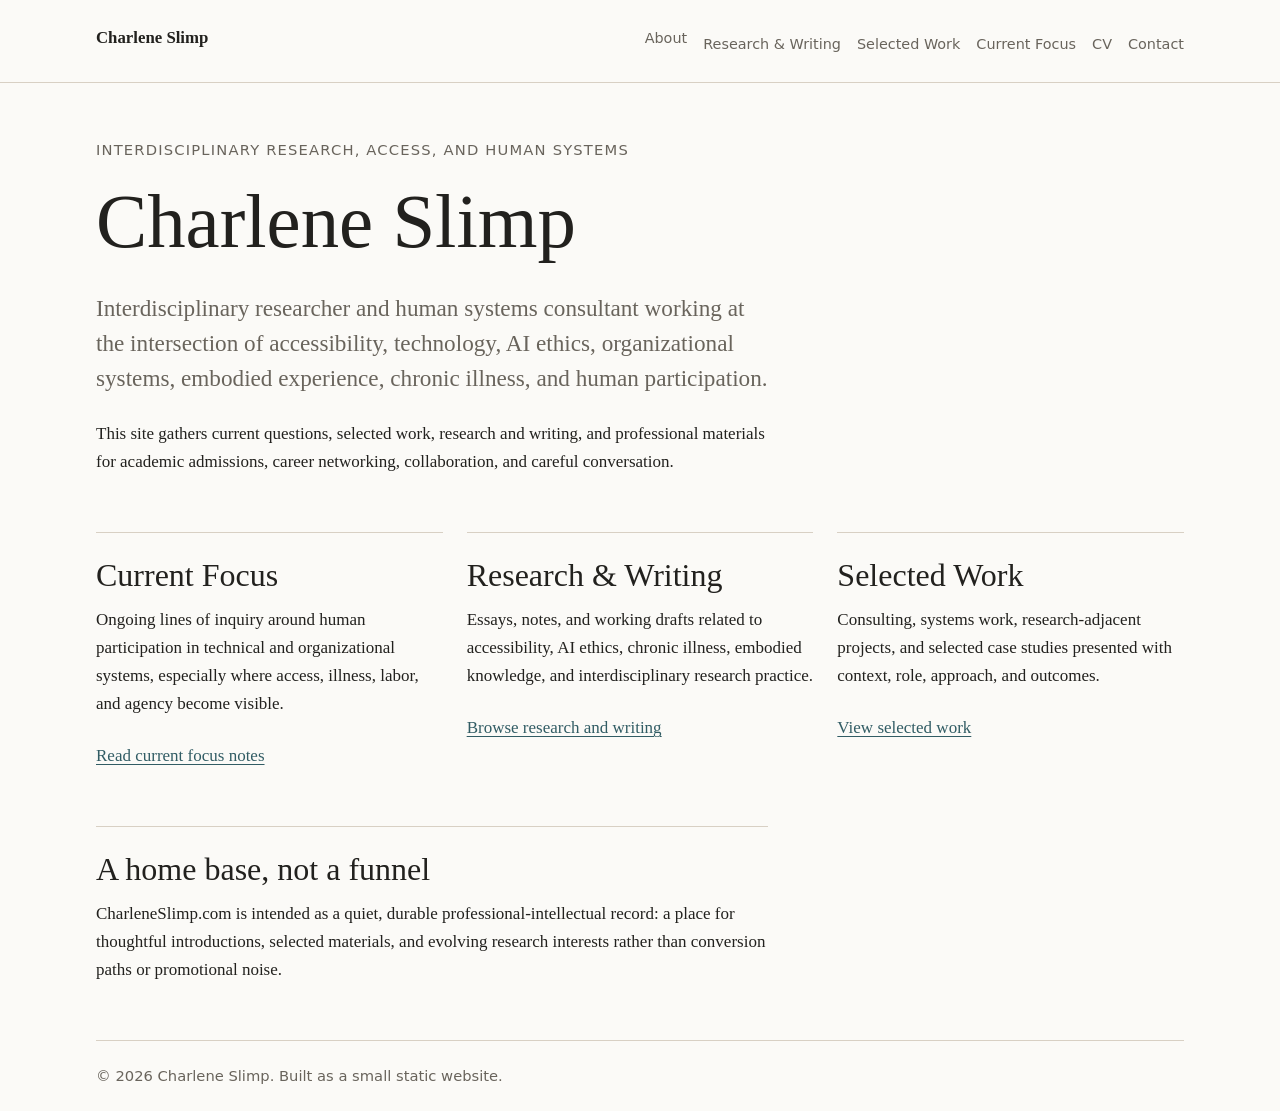
==== index.html @ 14670458 "Initial static site" ====
<!doctype html>
<html lang="en">
  <head>
    <meta charset="utf-8">
    <meta name="viewport" content="width=device-width, initial-scale=1">
    <title>Charlene Slimp</title>
    <meta name="description" content="Charlene Slimp is an interdisciplinary researcher and human systems consultant working across accessibility, technology, AI ethics, organizational systems, embodied experience, chronic illness, and human participation.">
    <link rel="stylesheet" href="assets/css/main.css">
    <script src="assets/js/main.js" defer></script>
  </head>
  <body>
    <a class="skip-link" href="#main">Skip to content</a>

    <header class="site-header">
      <div class="site-header__inner">
        <a class="site-title" href="index.html" aria-current="page">Charlene Slimp</a>
        <nav class="site-nav" aria-label="Primary">
          <ul>
            <li><a href="about.html">About</a></li>
            <li><a href="research.html">Research &amp; Writing</a></li>
            <li><a href="selected-work.html">Selected Work</a></li>
            <li><a href="current-focus.html">Current Focus</a></li>
            <li><a href="cv.html">CV</a></li>
            <li><a href="contact.html">Contact</a></li>
          </ul>
        </nav>
      </div>
    </header>

    <main id="main" class="site-main">
      <section class="intro" aria-labelledby="intro-title">
        <p class="kicker">Interdisciplinary research, access, and human systems</p>
        <h1 id="intro-title">Charlene Slimp</h1>
        <p class="lede">Interdisciplinary researcher and human systems consultant working at the intersection of accessibility, technology, AI ethics, organizational systems, embodied experience, chronic illness, and human participation.</p>
        <p>This site gathers current questions, selected work, research and writing, and professional materials for academic admissions, career networking, collaboration, and careful conversation.</p>
      </section>

      <section class="section-grid" aria-label="Site highlights">
        <article class="text-card">
          <h2>Current Focus</h2>
          <p>Ongoing lines of inquiry around human participation in technical and organizational systems, especially where access, illness, labor, and agency become visible.</p>
          <p><a href="current-focus.html">Read current focus notes</a></p>
        </article>

        <article class="text-card">
          <h2>Research &amp; Writing</h2>
          <p>Essays, notes, and working drafts related to accessibility, AI ethics, chronic illness, embodied knowledge, and interdisciplinary research practice.</p>
          <p><a href="research.html">Browse research and writing</a></p>
        </article>

        <article class="text-card">
          <h2>Selected Work</h2>
          <p>Consulting, systems work, research-adjacent projects, and selected case studies presented with context, role, approach, and outcomes.</p>
          <p><a href="selected-work.html">View selected work</a></p>
        </article>
      </section>

      <section class="note-block" aria-labelledby="note-title">
        <h2 id="note-title">A home base, not a funnel</h2>
        <p>CharleneSlimp.com is intended as a quiet, durable professional-intellectual record: a place for thoughtful introductions, selected materials, and evolving research interests rather than conversion paths or promotional noise.</p>
      </section>
    </main>

    <footer class="site-footer">
      <p>&copy; <span data-current-year>2026</span> Charlene Slimp. Built as a small static website.</p>
    </footer>
  </body>
</html>
---- assets/css/main.css ----
:root {
  --color-page: #fbfaf7;
  --color-surface: #f4f0e8;
  --color-ink: #22211e;
  --color-muted: #69645c;
  --color-line: #d8d0c4;
  --color-link: #315c64;
  --color-link-hover: #193f46;
  --color-focus: #8b5f22;
  --measure: 68rem;
  --measure-narrow: 42rem;
  --space-1: 0.35rem;
  --space-2: 0.7rem;
  --space-3: 1rem;
  --space-4: 1.5rem;
  --space-5: 2.25rem;
  --space-6: 3.5rem;
}

* {
  box-sizing: border-box;
}

html {
  color-scheme: light;
  font-size: 100%;
}

body {
  margin: 0;
  background: var(--color-page);
  color: var(--color-ink);
  font-family: Georgia, "Times New Roman", serif;
  font-size: 1.0625rem;
  line-height: 1.65;
  text-rendering: optimizeLegibility;
}

img,
svg {
  max-width: 100%;
  height: auto;
}

a {
  color: var(--color-link);
  text-decoration-thickness: 0.08em;
  text-underline-offset: 0.2em;
}

a:hover {
  color: var(--color-link-hover);
}

a:focus-visible,
button:focus-visible,
input:focus-visible,
textarea:focus-visible {
  outline: 3px solid var(--color-focus);
  outline-offset: 3px;
}

p,
ul,
ol {
  margin-block: 0 var(--space-4);
}

ul,
ol {
  padding-inline-start: 1.3rem;
}

li + li {
  margin-block-start: var(--space-1);
}

h1,
h2,
h3 {
  margin: 0;
  line-height: 1.18;
  font-weight: 500;
}

h1 {
  max-width: 13ch;
  font-size: clamp(2.35rem, 11vw, 4.8rem);
}

.page h1,
.article h1 {
  max-width: 14ch;
  font-size: clamp(2.05rem, 9vw, 4rem);
}

h2 {
  margin-block-start: var(--space-5);
  margin-block-end: var(--space-2);
  font-size: clamp(1.45rem, 6vw, 2rem);
}

h3 {
  margin-block-end: var(--space-1);
  font-size: 1.2rem;
}

code {
  background: var(--color-surface);
  border: 1px solid var(--color-line);
  border-radius: 0.2rem;
  padding: 0.05rem 0.25rem;
  font-family: ui-monospace, "SFMono-Regular", Consolas, monospace;
  font-size: 0.92em;
}

.skip-link {
  position: absolute;
  inset-block-start: 0.75rem;
  inset-inline-start: 0.75rem;
  z-index: 10;
  padding: 0.5rem 0.75rem;
  background: var(--color-ink);
  color: var(--color-page);
  transform: translateY(-150%);
}

.skip-link:focus {
  transform: translateY(0);
}

.site-header {
  border-block-end: 1px solid var(--color-line);
}

.site-header__inner,
.site-main,
.site-footer {
  width: min(100% - 2rem, var(--measure));
  margin-inline: auto;
}

.site-header__inner {
  display: flex;
  flex-direction: column;
  gap: var(--space-3);
  padding-block: var(--space-4);
}

.site-title {
  width: fit-content;
  color: var(--color-ink);
  font-size: 1.05rem;
  font-weight: 600;
  letter-spacing: 0;
  text-decoration: none;
}

.site-nav ul {
  display: flex;
  flex-wrap: wrap;
  gap: var(--space-2) var(--space-3);
  margin: 0;
  padding: 0;
  list-style: none;
}

.site-nav a {
  color: var(--color-muted);
  font-family: ui-sans-serif, system-ui, -apple-system, BlinkMacSystemFont, "Segoe UI", sans-serif;
  font-size: 0.9rem;
  line-height: 1.2;
  text-decoration: none;
}

.site-nav a:hover,
.site-nav a[aria-current="page"] {
  color: var(--color-ink);
  text-decoration: underline;
  text-decoration-thickness: 0.08em;
  text-underline-offset: 0.25em;
}

.site-main {
  padding-block: var(--space-6);
}

.intro,
.page-header,
.article-header {
  max-width: var(--measure-narrow);
}

.kicker,
.entry-meta,
.article-meta,
.form-note,
.form-status,
.site-footer {
  color: var(--color-muted);
  font-family: ui-sans-serif, system-ui, -apple-system, BlinkMacSystemFont, "Segoe UI", sans-serif;
  font-size: 0.92rem;
  line-height: 1.5;
}

.kicker {
  margin-block-end: var(--space-3);
  text-transform: uppercase;
  letter-spacing: 0.08em;
}

.lede {
  max-width: var(--measure-narrow);
  margin-block-start: var(--space-4);
  color: var(--color-muted);
  font-size: clamp(1.15rem, 4vw, 1.45rem);
  line-height: 1.5;
}

.section-grid {
  display: grid;
  gap: var(--space-4);
  margin-block-start: var(--space-6);
}

.text-card,
.entry,
.note-block {
  border-block-start: 1px solid var(--color-line);
  padding-block-start: var(--space-4);
}

.text-card h2,
.entry h3,
.note-block h2 {
  margin-block-start: 0;
}

.text-card p:last-child,
.entry p:last-child,
.note-block p:last-child {
  margin-block-end: 0;
}

.note-block {
  max-width: var(--measure-narrow);
  margin-block-start: var(--space-6);
}

.page,
.article-page {
  max-width: var(--measure);
}

.content-flow {
  max-width: var(--measure-narrow);
}

.content-flow > *:last-child {
  margin-block-end: 0;
}

.entry-list {
  max-width: var(--measure-narrow);
  margin-block-start: var(--space-5);
}

.entry-list > h2 {
  margin-block-start: 0;
  margin-block-end: var(--space-4);
}

.entry {
  margin-block-start: var(--space-4);
}

.entry-meta,
.article-meta {
  margin-block-end: var(--space-1);
}

.tag-list {
  display: flex;
  flex-wrap: wrap;
  gap: var(--space-2);
  padding: 0;
  list-style: none;
}

.tag-list li {
  margin: 0;
  border: 1px solid var(--color-line);
  padding: 0.2rem 0.55rem;
  background: var(--color-surface);
  color: var(--color-muted);
  font-family: ui-sans-serif, system-ui, -apple-system, BlinkMacSystemFont, "Segoe UI", sans-serif;
  font-size: 0.86rem;
}

.article {
  max-width: var(--measure-narrow);
}

.back-link {
  margin-block-start: var(--space-5);
}

.cv-item {
  border-block-start: 1px solid var(--color-line);
  padding-block-start: var(--space-3);
}

.cv-item + .cv-item {
  margin-block-start: var(--space-4);
}

.contact-layout {
  display: grid;
  gap: var(--space-5);
  max-width: var(--measure);
}

.contact-form {
  max-width: var(--measure-narrow);
  border-block-start: 1px solid var(--color-line);
  padding-block-start: var(--space-4);
}

.form-field {
  margin-block-end: var(--space-4);
}

label {
  display: block;
  margin-block-end: var(--space-1);
  font-family: ui-sans-serif, system-ui, -apple-system, BlinkMacSystemFont, "Segoe UI", sans-serif;
  font-size: 0.94rem;
  font-weight: 600;
}

input,
textarea {
  width: 100%;
  border: 1px solid var(--color-line);
  border-radius: 0;
  padding: 0.75rem;
  background: #fffefb;
  color: var(--color-ink);
  font: inherit;
}

textarea {
  resize: vertical;
}

button {
  border: 1px solid var(--color-ink);
  border-radius: 0;
  padding: 0.7rem 1rem;
  background: var(--color-ink);
  color: var(--color-page);
  font-family: ui-sans-serif, system-ui, -apple-system, BlinkMacSystemFont, "Segoe UI", sans-serif;
  font-size: 0.95rem;
  cursor: pointer;
}

button:hover {
  background: var(--color-link-hover);
}

.hp-field {
  position: absolute;
  inline-size: 1px;
  block-size: 1px;
  overflow: hidden;
  clip: rect(0 0 0 0);
  white-space: nowrap;
}

.form-status {
  min-height: 1.5rem;
  margin-block-start: var(--space-3);
}

.site-footer {
  border-block-start: 1px solid var(--color-line);
  padding-block: var(--space-4);
}

.site-footer p {
  margin: 0;
}

@media (min-width: 48rem) {
  .site-header__inner {
    flex-direction: row;
    align-items: baseline;
    justify-content: space-between;
  }

  .site-nav ul {
    justify-content: flex-end;
  }

  .section-grid {
    grid-template-columns: repeat(3, 1fr);
  }

  .contact-layout {
    grid-template-columns: minmax(0, 0.8fr) minmax(0, 1fr);
    align-items: start;
  }
}

@media (prefers-reduced-motion: no-preference) {
  html {
    scroll-behavior: smooth;
  }
}
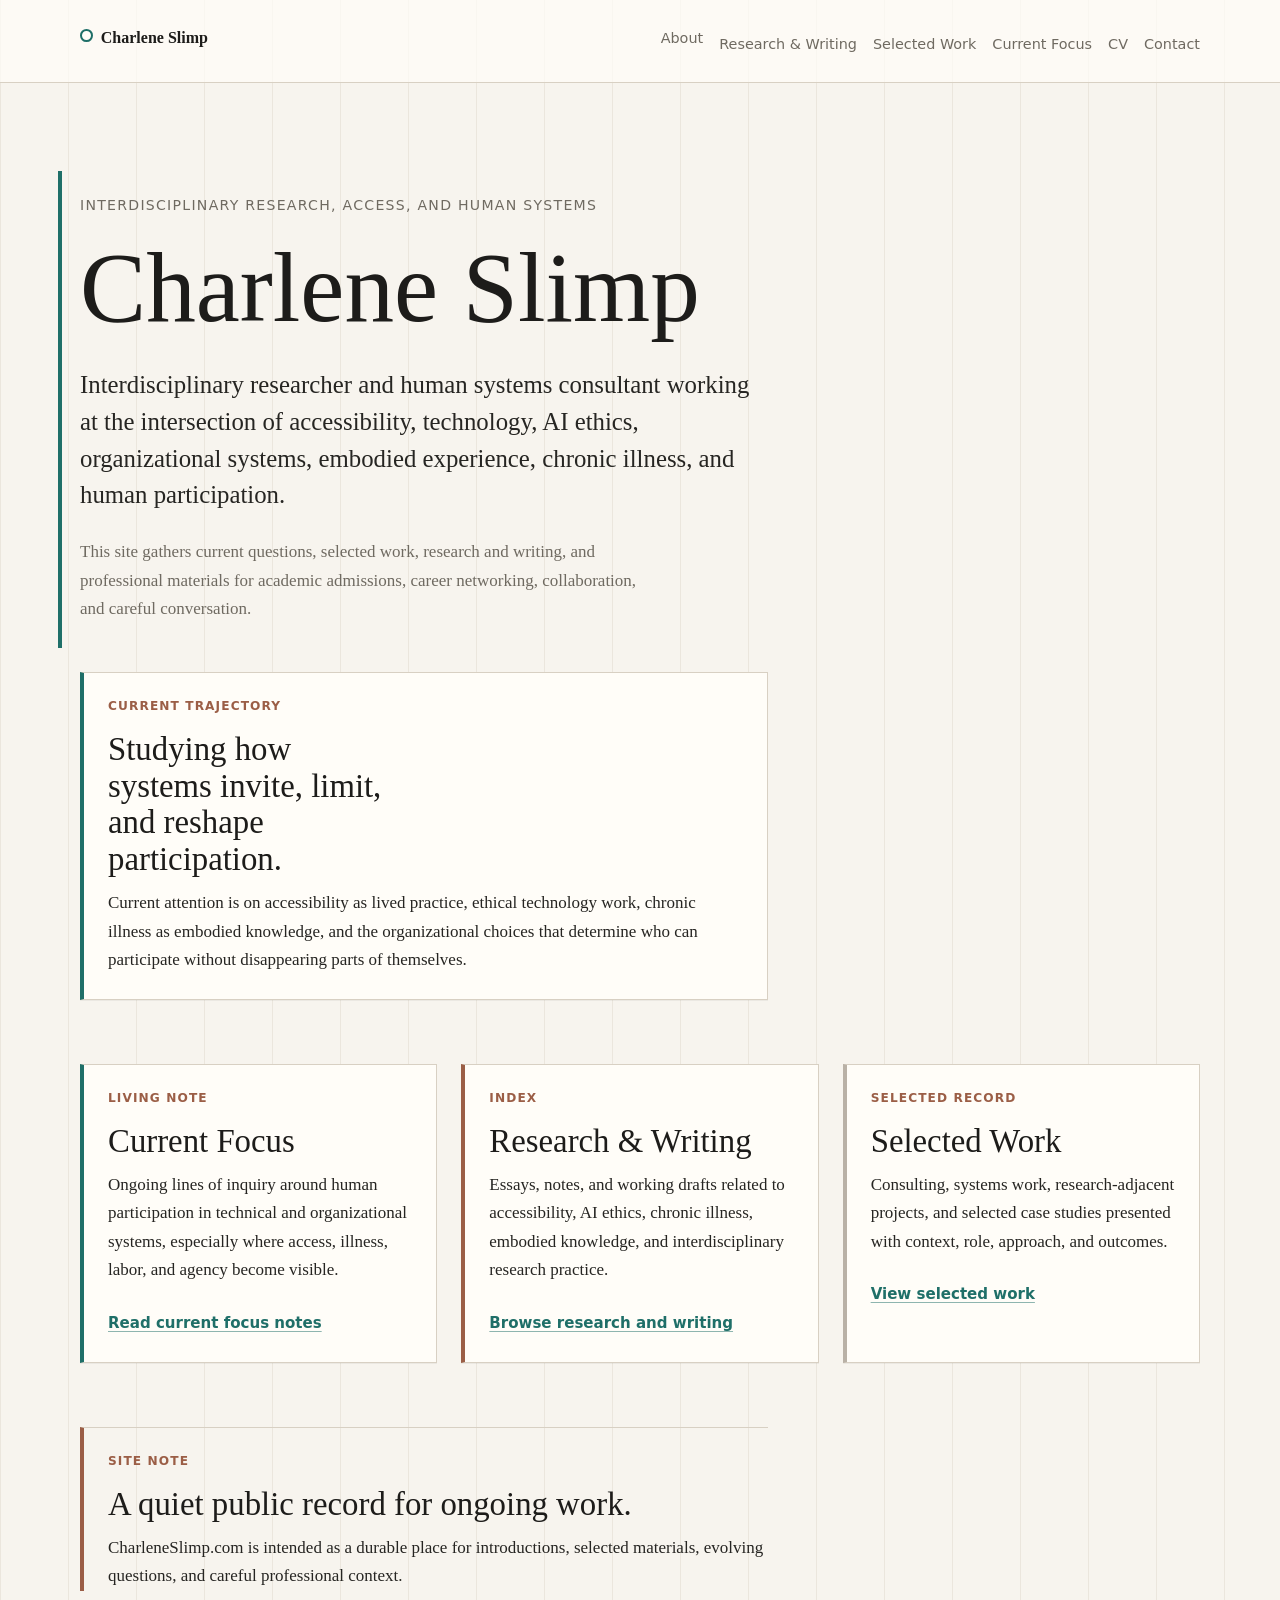
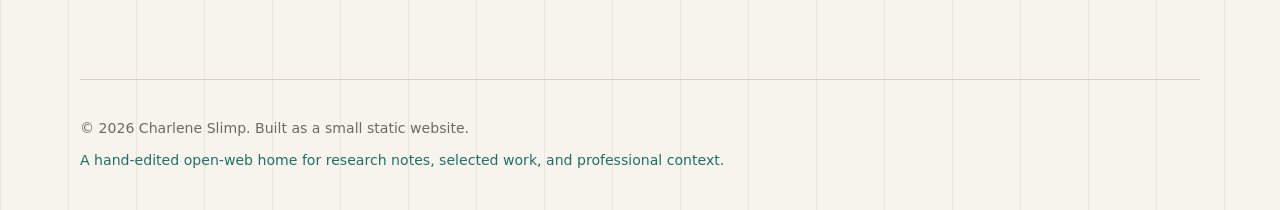
==== commit dc3157f3: "Refine visual design system" ====
--- a/index.html
+++ b/index.html
@@ -5,7 +5,7 @@
     <meta name="viewport" content="width=device-width, initial-scale=1">
     <title>Charlene Slimp</title>
     <meta name="description" content="Charlene Slimp is an interdisciplinary researcher and human systems consultant working across accessibility, technology, AI ethics, organizational systems, embodied experience, chronic illness, and human participation.">
-    <link rel="stylesheet" href="assets/css/main.css">
+    <link rel="stylesheet" href="assets/css/main.css?v=20260521">
     <script src="assets/js/main.js" defer></script>
   </head>
   <body>
@@ -35,20 +35,29 @@
         <p>This site gathers current questions, selected work, research and writing, and professional materials for academic admissions, career networking, collaboration, and careful conversation.</p>
       </section>
 
+      <section class="trajectory note-card" aria-labelledby="trajectory-title">
+        <p class="meta-label">Current trajectory</p>
+        <h2 id="trajectory-title">Studying how systems invite, limit, and reshape participation.</h2>
+        <p>Current attention is on accessibility as lived practice, ethical technology work, chronic illness as embodied knowledge, and the organizational choices that determine who can participate without disappearing parts of themselves.</p>
+      </section>
+
       <section class="section-grid" aria-label="Site highlights">
-        <article class="text-card">
+        <article class="text-card note-card">
+          <p class="meta-label">Living note</p>
           <h2>Current Focus</h2>
           <p>Ongoing lines of inquiry around human participation in technical and organizational systems, especially where access, illness, labor, and agency become visible.</p>
           <p><a href="current-focus.html">Read current focus notes</a></p>
         </article>
 
-        <article class="text-card">
+        <article class="text-card note-card note-card--clay">
+          <p class="meta-label">Index</p>
           <h2>Research &amp; Writing</h2>
           <p>Essays, notes, and working drafts related to accessibility, AI ethics, chronic illness, embodied knowledge, and interdisciplinary research practice.</p>
           <p><a href="research.html">Browse research and writing</a></p>
         </article>
 
-        <article class="text-card">
+        <article class="text-card note-card note-card--gray">
+          <p class="meta-label">Selected record</p>
           <h2>Selected Work</h2>
           <p>Consulting, systems work, research-adjacent projects, and selected case studies presented with context, role, approach, and outcomes.</p>
           <p><a href="selected-work.html">View selected work</a></p>
@@ -56,13 +65,15 @@
       </section>
 
       <section class="note-block" aria-labelledby="note-title">
-        <h2 id="note-title">A home base, not a funnel</h2>
-        <p>CharleneSlimp.com is intended as a quiet, durable professional-intellectual record: a place for thoughtful introductions, selected materials, and evolving research interests rather than conversion paths or promotional noise.</p>
+        <p class="meta-label">Site note</p>
+        <h2 id="note-title">A quiet public record for ongoing work.</h2>
+        <p>CharleneSlimp.com is intended as a durable place for introductions, selected materials, evolving questions, and careful professional context.</p>
       </section>
     </main>
 
     <footer class="site-footer">
       <p>&copy; <span data-current-year>2026</span> Charlene Slimp. Built as a small static website.</p>
+      <p>A hand-edited open-web home for research notes, selected work, and professional context.</p>
     </footer>
   </body>
 </html>
--- a/assets/css/main.css
+++ b/assets/css/main.css
@@ -1,20 +1,25 @@
 :root {
-  --color-page: #fbfaf7;
-  --color-surface: #f4f0e8;
-  --color-ink: #22211e;
-  --color-muted: #69645c;
-  --color-line: #d8d0c4;
-  --color-link: #315c64;
-  --color-link-hover: #193f46;
-  --color-focus: #8b5f22;
-  --measure: 68rem;
-  --measure-narrow: 42rem;
+  --bg: #f7f4ee;
+  --paper: #fffdf8;
+  --text: #262522;
+  --muted: #6f6a61;
+  --line: #d8d0c3;
+  --accent: #1f6f68;
+  --accent-2: #9b5e46;
+  --soft: #ece6dc;
+  --charcoal: #1d1c1a;
+  --gray: #b9b1a6;
+  --focus: #684514;
+  --shadow: 0 1px 0 rgba(38, 37, 34, 0.06);
+  --measure: 70rem;
+  --measure-narrow: 43rem;
   --space-1: 0.35rem;
   --space-2: 0.7rem;
   --space-3: 1rem;
   --space-4: 1.5rem;
-  --space-5: 2.25rem;
-  --space-6: 3.5rem;
+  --space-5: 2.4rem;
+  --space-6: 4rem;
+  --space-7: 5.5rem;
 }
 
 * {
@@ -28,11 +33,13 @@
 
 body {
   margin: 0;
-  background: var(--color-page);
-  color: var(--color-ink);
+  background:
+    linear-gradient(90deg, rgba(216, 208, 195, 0.38) 1px, transparent 1px) 0 0 / 4.25rem 4.25rem,
+    var(--bg);
+  color: var(--text);
   font-family: Georgia, "Times New Roman", serif;
   font-size: 1.0625rem;
-  line-height: 1.65;
+  line-height: 1.68;
   text-rendering: optimizeLegibility;
 }
 
@@ -43,21 +50,25 @@
 }
 
 a {
-  color: var(--color-link);
+  color: var(--accent);
+  text-decoration-color: rgba(31, 111, 104, 0.5);
   text-decoration-thickness: 0.08em;
-  text-underline-offset: 0.2em;
+  text-underline-offset: 0.22em;
+  transition: color 150ms ease, text-decoration-color 150ms ease, background-color 150ms ease;
 }
 
 a:hover {
-  color: var(--color-link-hover);
+  color: var(--accent-2);
+  text-decoration-color: currentColor;
 }
 
 a:focus-visible,
 button:focus-visible,
 input:focus-visible,
 textarea:focus-visible {
-  outline: 3px solid var(--color-focus);
-  outline-offset: 3px;
+  outline: 3px solid var(--focus);
+  outline-offset: 4px;
+  box-shadow: 0 0 0 7px rgba(155, 94, 70, 0.18);
 }
 
 p,
@@ -79,25 +90,27 @@
 h2,
 h3 {
   margin: 0;
-  line-height: 1.18;
+  color: var(--charcoal);
+  line-height: 1.12;
   font-weight: 500;
 }
 
 h1 {
   max-width: 13ch;
-  font-size: clamp(2.35rem, 11vw, 4.8rem);
+  font-size: clamp(2.65rem, 12vw, 6.2rem);
+  letter-spacing: 0;
 }
 
 .page h1,
 .article h1 {
-  max-width: 14ch;
-  font-size: clamp(2.05rem, 9vw, 4rem);
+  max-width: 15ch;
+  font-size: clamp(2.15rem, 9vw, 4.35rem);
 }
 
 h2 {
   margin-block-start: var(--space-5);
   margin-block-end: var(--space-2);
-  font-size: clamp(1.45rem, 6vw, 2rem);
+  font-size: clamp(1.45rem, 5vw, 2.05rem);
 }
 
 h3 {
@@ -106,9 +119,8 @@
 }
 
 code {
-  background: var(--color-surface);
-  border: 1px solid var(--color-line);
-  border-radius: 0.2rem;
+  background: var(--paper);
+  border: 1px solid var(--line);
   padding: 0.05rem 0.25rem;
   font-family: ui-monospace, "SFMono-Regular", Consolas, monospace;
   font-size: 0.92em;
@@ -119,9 +131,11 @@
   inset-block-start: 0.75rem;
   inset-inline-start: 0.75rem;
   z-index: 10;
-  padding: 0.5rem 0.75rem;
-  background: var(--color-ink);
-  color: var(--color-page);
+  border: 2px solid var(--paper);
+  padding: 0.55rem 0.8rem;
+  background: var(--charcoal);
+  color: var(--paper);
+  font-family: ui-sans-serif, system-ui, -apple-system, BlinkMacSystemFont, "Segoe UI", sans-serif;
   transform: translateY(-150%);
 }
 
@@ -130,7 +144,8 @@
 }
 
 .site-header {
-  border-block-end: 1px solid var(--color-line);
+  border-block-end: 1px solid var(--line);
+  background: rgba(255, 253, 248, 0.72);
 }
 
 .site-header__inner,
@@ -149,11 +164,23 @@
 
 .site-title {
   width: fit-content;
-  color: var(--color-ink);
-  font-size: 1.05rem;
-  font-weight: 600;
+  color: var(--charcoal);
+  font-size: 1rem;
+  font-weight: 700;
   letter-spacing: 0;
   text-decoration: none;
+}
+
+.site-title::before {
+  content: "";
+  display: inline-block;
+  inline-size: 0.55rem;
+  block-size: 0.55rem;
+  margin-inline-end: 0.5rem;
+  border: 2px solid var(--accent);
+  border-radius: 50%;
+  background: var(--paper);
+  vertical-align: 0.05em;
 }
 
 .site-nav ul {
@@ -166,7 +193,7 @@
 }
 
 .site-nav a {
-  color: var(--color-muted);
+  color: var(--muted);
   font-family: ui-sans-serif, system-ui, -apple-system, BlinkMacSystemFont, "Segoe UI", sans-serif;
   font-size: 0.9rem;
   line-height: 1.2;
@@ -175,20 +202,47 @@
 
 .site-nav a:hover,
 .site-nav a[aria-current="page"] {
-  color: var(--color-ink);
+  color: var(--charcoal);
   text-decoration: underline;
-  text-decoration-thickness: 0.08em;
-  text-underline-offset: 0.25em;
+  text-decoration-color: var(--accent-2);
+  text-decoration-thickness: 0.12em;
+  text-underline-offset: 0.35em;
 }
 
 .site-main {
-  padding-block: var(--space-6);
-}
-
-.intro,
+  padding-block: var(--space-5);
+}
+
+.intro {
+  position: relative;
+  max-width: var(--measure-narrow);
+  padding-block: var(--space-4);
+}
+
+.intro::before {
+  content: "";
+  position: absolute;
+  inset-block: 0;
+  inset-inline-start: -1rem;
+  border-inline-start: 4px solid var(--accent);
+}
+
 .page-header,
 .article-header {
-  max-width: var(--measure-narrow);
+  position: relative;
+  max-width: var(--measure-narrow);
+  border-block-end: 1px solid var(--line);
+  padding-block-end: var(--space-4);
+}
+
+.page-header::before,
+.article-header::before {
+  content: "";
+  position: absolute;
+  inset-block-start: 0.35rem;
+  inset-inline-start: -1rem;
+  block-size: 4.2rem;
+  border-inline-start: 4px solid var(--accent);
 }
 
 .kicker,
@@ -196,25 +250,52 @@
 .article-meta,
 .form-note,
 .form-status,
-.site-footer {
-  color: var(--color-muted);
-  font-family: ui-sans-serif, system-ui, -apple-system, BlinkMacSystemFont, "Segoe UI", sans-serif;
-  font-size: 0.92rem;
+.site-footer,
+.meta-label {
+  color: var(--muted);
+  font-family: ui-sans-serif, system-ui, -apple-system, BlinkMacSystemFont, "Segoe UI", sans-serif;
+  font-size: 0.88rem;
   line-height: 1.5;
 }
 
-.kicker {
+.kicker,
+.meta-label {
   margin-block-end: var(--space-3);
   text-transform: uppercase;
-  letter-spacing: 0.08em;
+  letter-spacing: 0.09em;
+}
+
+.meta-label {
+  color: var(--accent-2);
+  font-size: 0.76rem;
+  font-weight: 700;
 }
 
 .lede {
   max-width: var(--measure-narrow);
   margin-block-start: var(--space-4);
-  color: var(--color-muted);
-  font-size: clamp(1.15rem, 4vw, 1.45rem);
-  line-height: 1.5;
+  color: var(--text);
+  font-size: clamp(1.2rem, 4vw, 1.55rem);
+  line-height: 1.48;
+}
+
+.intro > p:not(.kicker):not(.lede) {
+  max-width: 36rem;
+  color: var(--muted);
+}
+
+.intro > p:last-child {
+  margin-block-end: 0;
+}
+
+.trajectory {
+  max-width: var(--measure-narrow);
+  margin-block-start: var(--space-4);
+}
+
+.trajectory h2 {
+  margin-block-start: 0;
+  max-width: 17ch;
 }
 
 .section-grid {
@@ -223,11 +304,31 @@
   margin-block-start: var(--space-6);
 }
 
-.text-card,
-.entry,
-.note-block {
-  border-block-start: 1px solid var(--color-line);
-  padding-block-start: var(--space-4);
+.note-card {
+  border: 1px solid var(--line);
+  border-inline-start: 4px solid var(--accent);
+  padding: var(--space-4);
+  background: var(--paper);
+  box-shadow: var(--shadow);
+}
+
+.note-card--clay {
+  border-inline-start-color: var(--accent-2);
+}
+
+.note-card--gray {
+  border-inline-start-color: var(--gray);
+}
+
+.text-card {
+  min-block-size: 100%;
+  transition: border-color 150ms ease, background-color 150ms ease, transform 150ms ease;
+}
+
+.text-card:hover {
+  border-color: var(--accent);
+  background: #fffaf0;
+  transform: translateY(-1px);
 }
 
 .text-card h2,
@@ -238,13 +339,26 @@
 
 .text-card p:last-child,
 .entry p:last-child,
-.note-block p:last-child {
+.note-block p:last-child,
+.trajectory p:last-child {
   margin-block-end: 0;
 }
 
+.text-card a,
+.entry a,
+.back-link a {
+  font-family: ui-sans-serif, system-ui, -apple-system, BlinkMacSystemFont, "Segoe UI", sans-serif;
+  font-size: 0.94rem;
+  font-weight: 650;
+}
+
 .note-block {
   max-width: var(--measure-narrow);
   margin-block-start: var(--space-6);
+  border-block-start: 1px solid var(--line);
+  border-inline-start: 4px solid var(--accent-2);
+  padding-block-start: var(--space-4);
+  padding-inline-start: var(--space-4);
 }
 
 .page,
@@ -260,6 +374,11 @@
   margin-block-end: 0;
 }
 
+.content-flow h2 {
+  border-block-start: 1px solid var(--line);
+  padding-block-start: var(--space-3);
+}
+
 .entry-list {
   max-width: var(--measure-narrow);
   margin-block-start: var(--space-5);
@@ -272,6 +391,14 @@
 
 .entry {
   margin-block-start: var(--space-4);
+  border-inline-start: 4px solid var(--accent);
+  border-block-start: 1px solid var(--line);
+  padding: var(--space-3) 0 var(--space-1) var(--space-4);
+  background: linear-gradient(90deg, rgba(255, 253, 248, 0.86), rgba(255, 253, 248, 0));
+}
+
+.entry:nth-of-type(even) {
+  border-inline-start-color: var(--accent-2);
 }
 
 .entry-meta,
@@ -289,12 +416,12 @@
 
 .tag-list li {
   margin: 0;
-  border: 1px solid var(--color-line);
-  padding: 0.2rem 0.55rem;
-  background: var(--color-surface);
-  color: var(--color-muted);
-  font-family: ui-sans-serif, system-ui, -apple-system, BlinkMacSystemFont, "Segoe UI", sans-serif;
-  font-size: 0.86rem;
+  border: 1px solid var(--line);
+  padding: 0.25rem 0.6rem;
+  background: var(--paper);
+  color: var(--muted);
+  font-family: ui-sans-serif, system-ui, -apple-system, BlinkMacSystemFont, "Segoe UI", sans-serif;
+  font-size: 0.84rem;
 }
 
 .article {
@@ -306,8 +433,10 @@
 }
 
 .cv-item {
-  border-block-start: 1px solid var(--color-line);
+  border-block-start: 1px solid var(--line);
+  border-inline-start: 4px solid var(--gray);
   padding-block-start: var(--space-3);
+  padding-inline-start: var(--space-3);
 }
 
 .cv-item + .cv-item {
@@ -322,8 +451,10 @@
 
 .contact-form {
   max-width: var(--measure-narrow);
-  border-block-start: 1px solid var(--color-line);
-  padding-block-start: var(--space-4);
+  border: 1px solid var(--line);
+  border-inline-start: 4px solid var(--accent);
+  padding: var(--space-4);
+  background: var(--paper);
 }
 
 .form-field {
@@ -333,20 +464,27 @@
 label {
   display: block;
   margin-block-end: var(--space-1);
-  font-family: ui-sans-serif, system-ui, -apple-system, BlinkMacSystemFont, "Segoe UI", sans-serif;
-  font-size: 0.94rem;
-  font-weight: 600;
+  color: var(--charcoal);
+  font-family: ui-sans-serif, system-ui, -apple-system, BlinkMacSystemFont, "Segoe UI", sans-serif;
+  font-size: 0.9rem;
+  font-weight: 700;
 }
 
 input,
 textarea {
   width: 100%;
-  border: 1px solid var(--color-line);
+  border: 1px solid var(--line);
   border-radius: 0;
-  padding: 0.75rem;
+  padding: 0.78rem;
   background: #fffefb;
-  color: var(--color-ink);
+  color: var(--text);
   font: inherit;
+  transition: border-color 150ms ease, box-shadow 150ms ease;
+}
+
+input:hover,
+textarea:hover {
+  border-color: var(--gray);
 }
 
 textarea {
@@ -354,18 +492,20 @@
 }
 
 button {
-  border: 1px solid var(--color-ink);
+  border: 1px solid var(--charcoal);
   border-radius: 0;
-  padding: 0.7rem 1rem;
-  background: var(--color-ink);
-  color: var(--color-page);
+  padding: 0.72rem 1rem;
+  background: var(--charcoal);
+  color: var(--paper);
   font-family: ui-sans-serif, system-ui, -apple-system, BlinkMacSystemFont, "Segoe UI", sans-serif;
   font-size: 0.95rem;
   cursor: pointer;
+  transition: background-color 150ms ease, border-color 150ms ease;
 }
 
 button:hover {
-  background: var(--color-link-hover);
+  border-color: var(--accent);
+  background: var(--accent);
 }
 
 .hp-field {
@@ -383,12 +523,18 @@
 }
 
 .site-footer {
-  border-block-start: 1px solid var(--color-line);
-  padding-block: var(--space-4);
+  border-block-start: 1px solid var(--line);
+  padding-block: var(--space-5);
 }
 
 .site-footer p {
+  max-width: var(--measure-narrow);
   margin: 0;
+}
+
+.site-footer p + p {
+  margin-block-start: var(--space-2);
+  color: var(--accent);
 }
 
 @media (min-width: 48rem) {
@@ -412,6 +558,18 @@
   }
 }
 
+@media (min-width: 64rem) {
+  .site-main {
+    padding-block: var(--space-7);
+  }
+
+  .intro::before,
+  .page-header::before,
+  .article-header::before {
+    inset-inline-start: -1.4rem;
+  }
+}
+
 @media (prefers-reduced-motion: no-preference) {
   html {
     scroll-behavior: smooth;
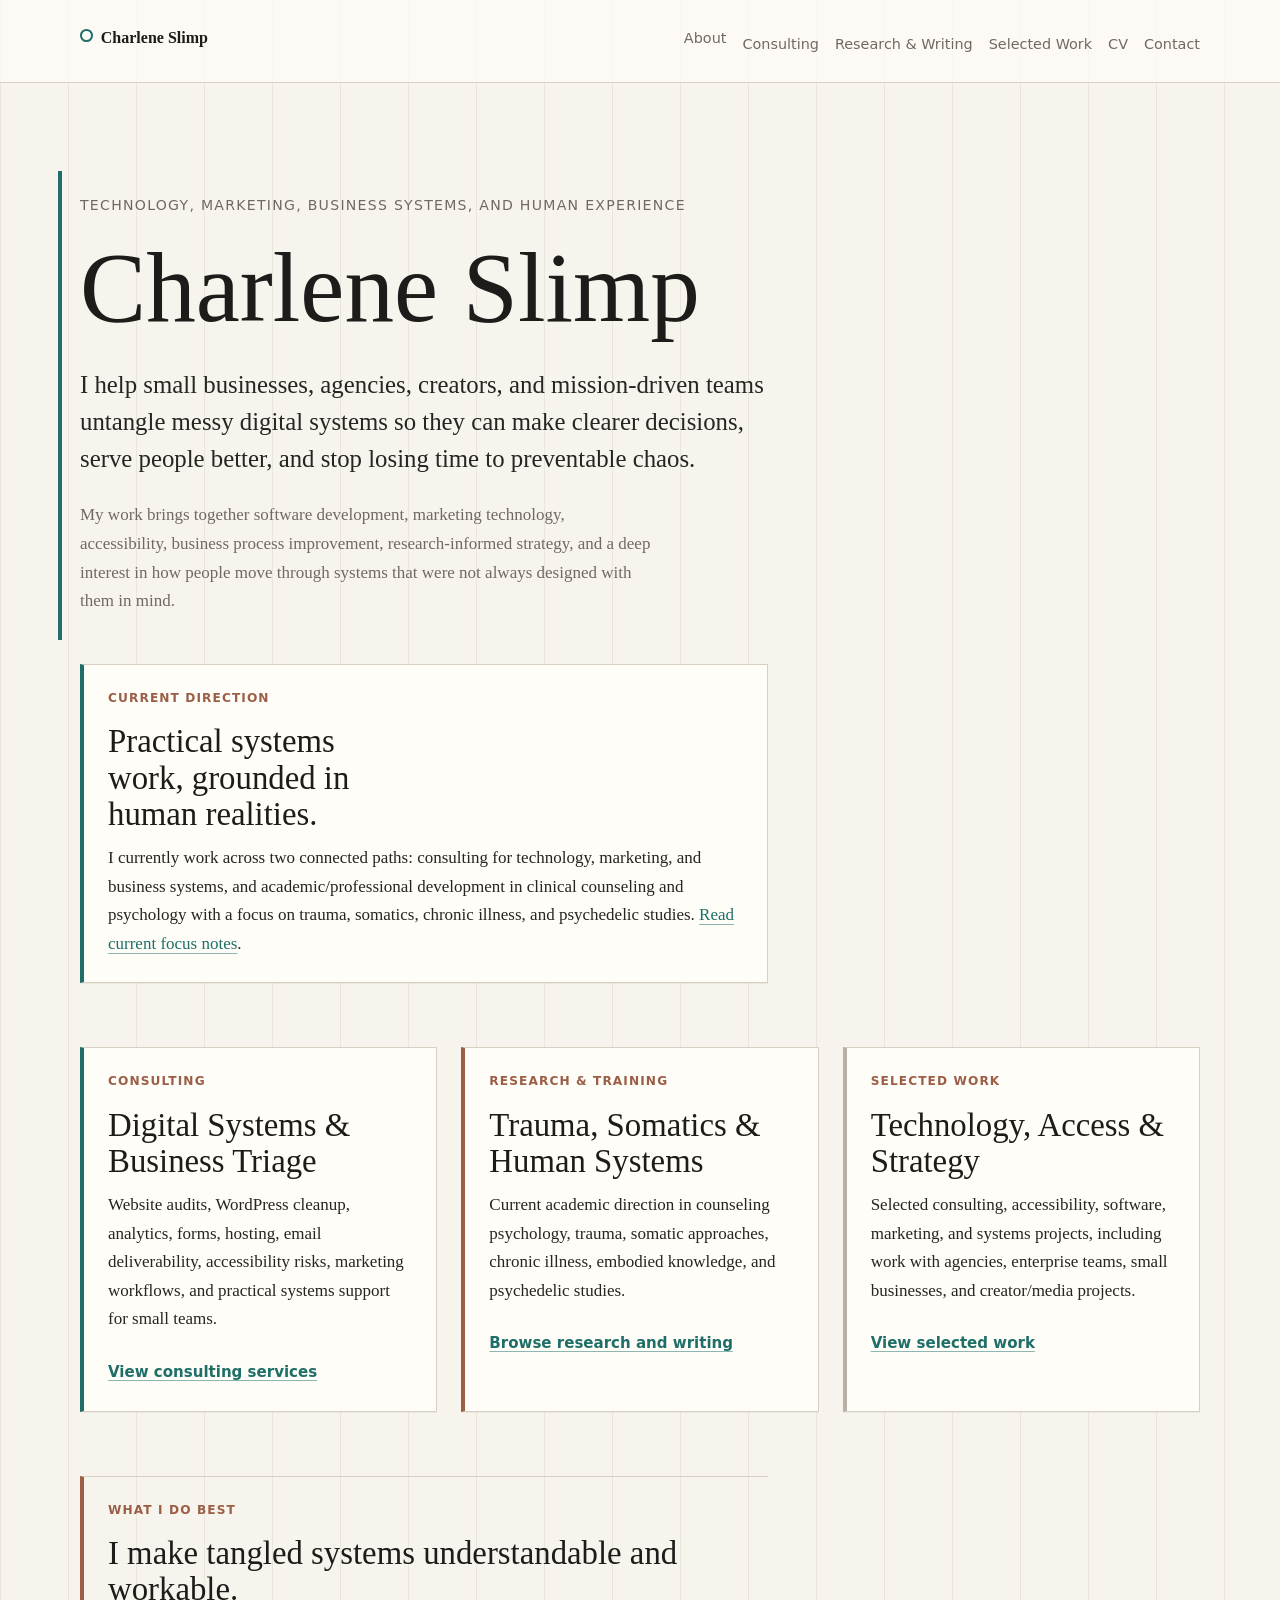
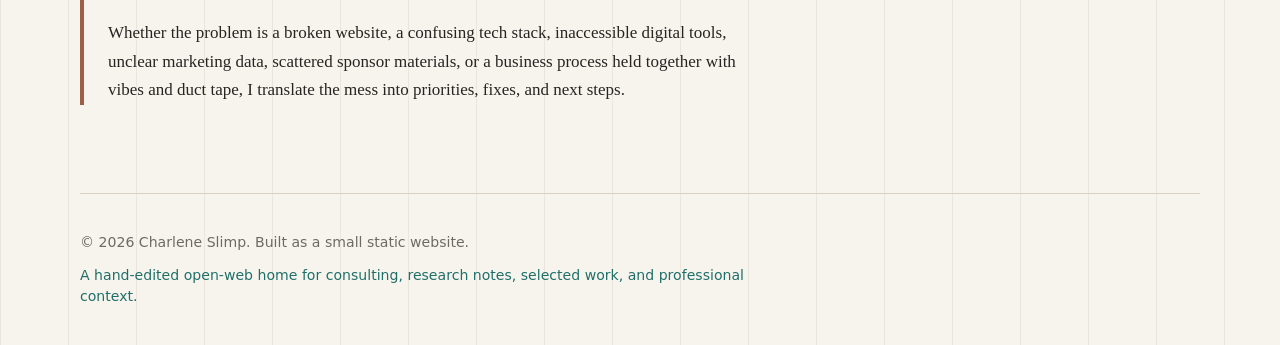
==== commit 32b7f022: "updating the website to make it more current and complete" ====
--- a/index.html
+++ b/index.html
@@ -4,8 +4,8 @@
     <meta charset="utf-8">
     <meta name="viewport" content="width=device-width, initial-scale=1">
     <title>Charlene Slimp</title>
-    <meta name="description" content="Charlene Slimp is an interdisciplinary researcher and human systems consultant working across accessibility, technology, AI ethics, organizational systems, embodied experience, chronic illness, and human participation.">
-    <link rel="stylesheet" href="assets/css/main.css?v=20260521">
+    <meta name="description" content="Charlene Slimp works across technology, marketing, business systems, accessibility, and research-informed human systems practice. Consulting for small businesses, agencies, creators, and mission-driven teams.">
+    <link rel="stylesheet" href="assets/css/main.css?v=20260705">
     <script src="assets/js/main.js" defer></script>
   </head>
   <body>
@@ -17,9 +17,9 @@
         <nav class="site-nav" aria-label="Primary">
           <ul>
             <li><a href="about.html">About</a></li>
+            <li><a href="consulting.html">Consulting</a></li>
             <li><a href="research.html">Research &amp; Writing</a></li>
             <li><a href="selected-work.html">Selected Work</a></li>
-            <li><a href="current-focus.html">Current Focus</a></li>
             <li><a href="cv.html">CV</a></li>
             <li><a href="contact.html">Contact</a></li>
           </ul>
@@ -29,51 +29,51 @@
 
     <main id="main" class="site-main">
       <section class="intro" aria-labelledby="intro-title">
-        <p class="kicker">Interdisciplinary research, access, and human systems</p>
+        <p class="kicker">Technology, marketing, business systems, and human experience</p>
         <h1 id="intro-title">Charlene Slimp</h1>
-        <p class="lede">Interdisciplinary researcher and human systems consultant working at the intersection of accessibility, technology, AI ethics, organizational systems, embodied experience, chronic illness, and human participation.</p>
-        <p>This site gathers current questions, selected work, research and writing, and professional materials for academic admissions, career networking, collaboration, and careful conversation.</p>
+        <p class="lede">I help small businesses, agencies, creators, and mission-driven teams untangle messy digital systems so they can make clearer decisions, serve people better, and stop losing time to preventable chaos.</p>
+        <p>My work brings together software development, marketing technology, accessibility, business process improvement, research-informed strategy, and a deep interest in how people move through systems that were not always designed with them in mind.</p>
       </section>
 
       <section class="trajectory note-card" aria-labelledby="trajectory-title">
-        <p class="meta-label">Current trajectory</p>
-        <h2 id="trajectory-title">Studying how systems invite, limit, and reshape participation.</h2>
-        <p>Current attention is on accessibility as lived practice, ethical technology work, chronic illness as embodied knowledge, and the organizational choices that determine who can participate without disappearing parts of themselves.</p>
+        <p class="meta-label">Current direction</p>
+        <h2 id="trajectory-title">Practical systems work, grounded in human realities.</h2>
+        <p>I currently work across two connected paths: consulting for technology, marketing, and business systems, and academic/professional development in clinical counseling and psychology with a focus on trauma, somatics, chronic illness, and psychedelic studies. <a href="current-focus.html">Read current focus notes</a>.</p>
       </section>
 
       <section class="section-grid" aria-label="Site highlights">
         <article class="text-card note-card">
-          <p class="meta-label">Living note</p>
-          <h2>Current Focus</h2>
-          <p>Ongoing lines of inquiry around human participation in technical and organizational systems, especially where access, illness, labor, and agency become visible.</p>
-          <p><a href="current-focus.html">Read current focus notes</a></p>
+          <p class="meta-label">Consulting</p>
+          <h2>Digital Systems &amp; Business Triage</h2>
+          <p>Website audits, WordPress cleanup, analytics, forms, hosting, email deliverability, accessibility risks, marketing workflows, and practical systems support for small teams.</p>
+          <p><a href="consulting.html">View consulting services</a></p>
         </article>
 
         <article class="text-card note-card note-card--clay">
-          <p class="meta-label">Index</p>
-          <h2>Research &amp; Writing</h2>
-          <p>Essays, notes, and working drafts related to accessibility, AI ethics, chronic illness, embodied knowledge, and interdisciplinary research practice.</p>
+          <p class="meta-label">Research &amp; Training</p>
+          <h2>Trauma, Somatics &amp; Human Systems</h2>
+          <p>Current academic direction in counseling psychology, trauma, somatic approaches, chronic illness, embodied knowledge, and psychedelic studies.</p>
           <p><a href="research.html">Browse research and writing</a></p>
         </article>
 
         <article class="text-card note-card note-card--gray">
-          <p class="meta-label">Selected record</p>
-          <h2>Selected Work</h2>
-          <p>Consulting, systems work, research-adjacent projects, and selected case studies presented with context, role, approach, and outcomes.</p>
+          <p class="meta-label">Selected Work</p>
+          <h2>Technology, Access &amp; Strategy</h2>
+          <p>Selected consulting, accessibility, software, marketing, and systems projects, including work with agencies, enterprise teams, small businesses, and creator/media projects.</p>
           <p><a href="selected-work.html">View selected work</a></p>
         </article>
       </section>
 
       <section class="note-block" aria-labelledby="note-title">
-        <p class="meta-label">Site note</p>
-        <h2 id="note-title">A quiet public record for ongoing work.</h2>
-        <p>CharleneSlimp.com is intended as a durable place for introductions, selected materials, evolving questions, and careful professional context.</p>
+        <p class="meta-label">What I do best</p>
+        <h2 id="note-title">I make tangled systems understandable and workable.</h2>
+        <p>Whether the problem is a broken website, a confusing tech stack, inaccessible digital tools, unclear marketing data, scattered sponsor materials, or a business process held together with vibes and duct tape, I translate the mess into priorities, fixes, and next steps.</p>
       </section>
     </main>
 
     <footer class="site-footer">
       <p>&copy; <span data-current-year>2026</span> Charlene Slimp. Built as a small static website.</p>
-      <p>A hand-edited open-web home for research notes, selected work, and professional context.</p>
+      <p>A hand-edited open-web home for consulting, research notes, selected work, and professional context.</p>
     </footer>
   </body>
-</html>
+</html>
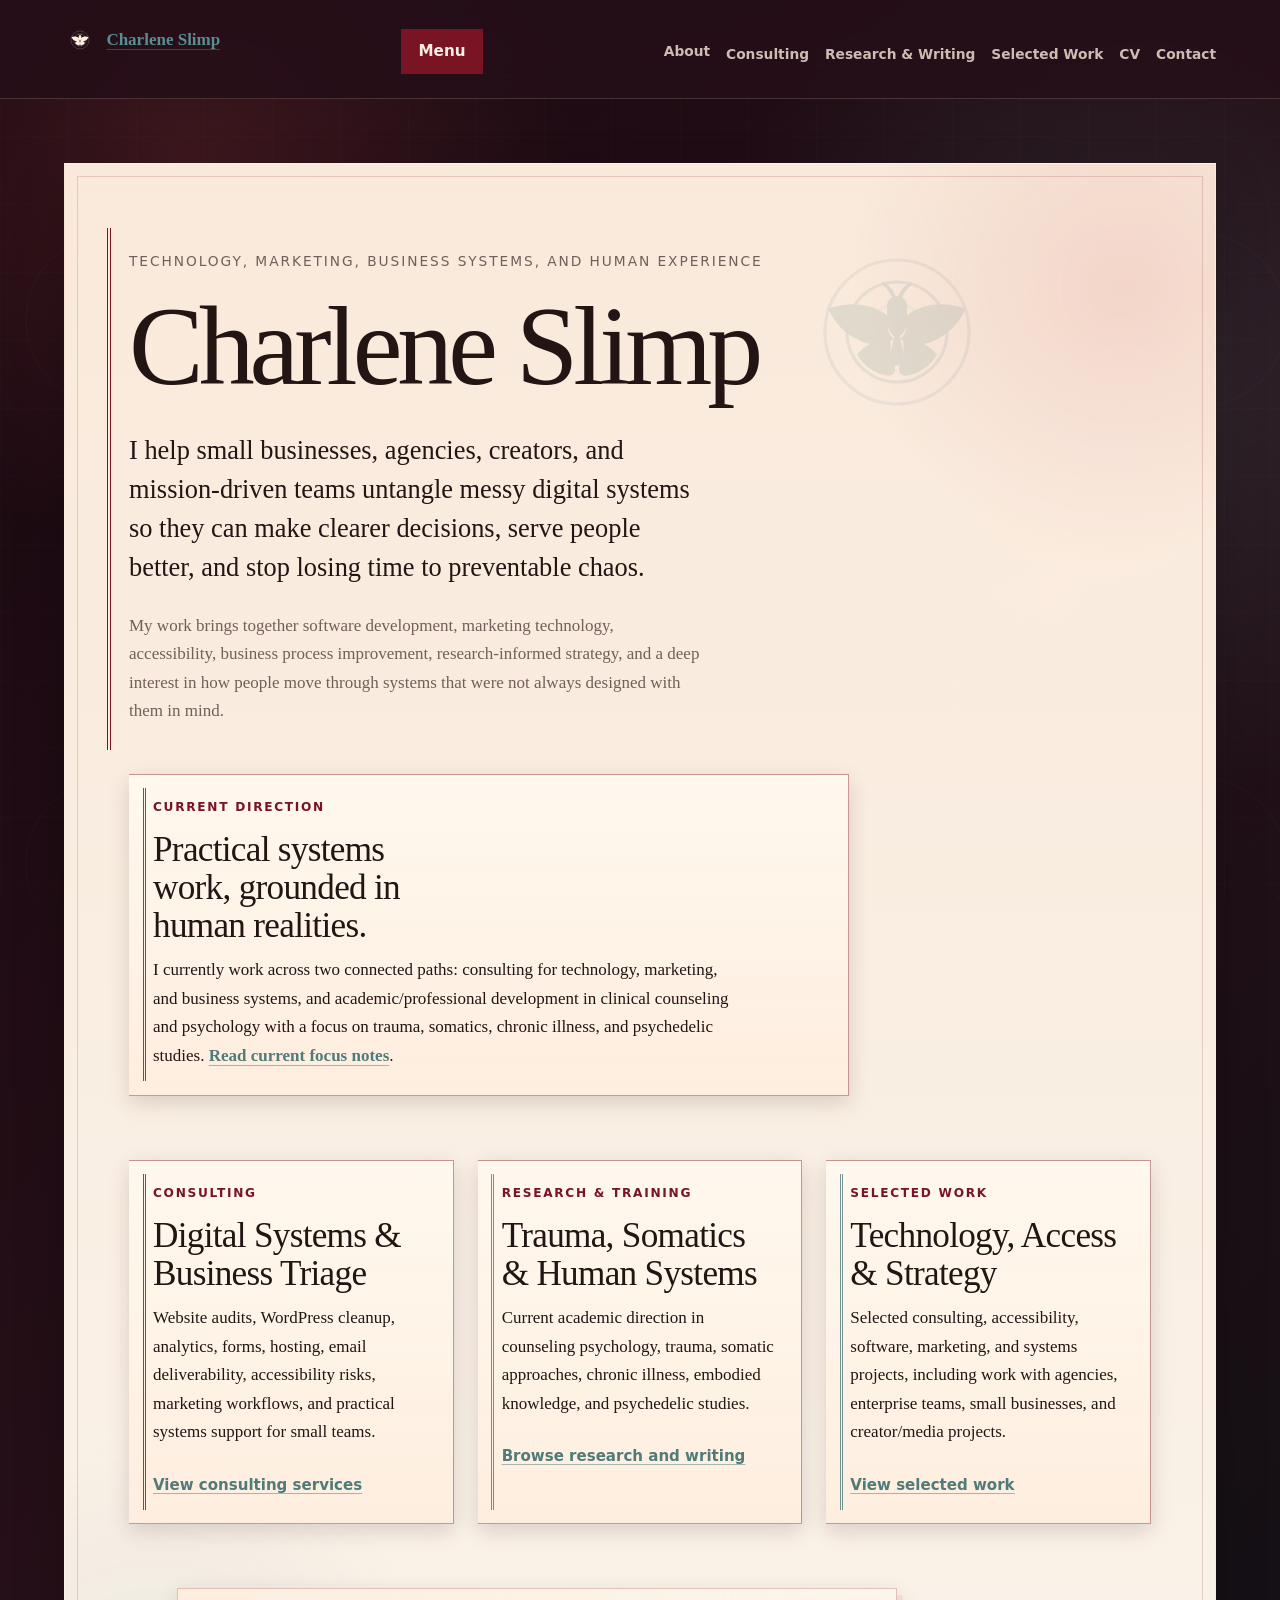
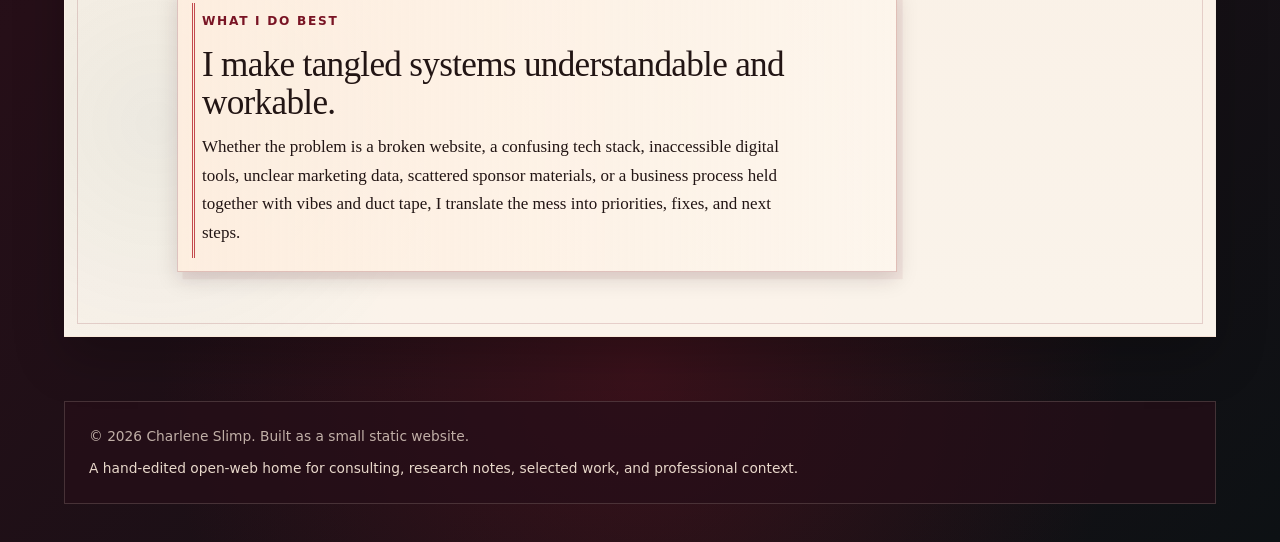
==== commit 386d3a01: "updating the navigation to support mobile menus" ====
--- a/index.html
+++ b/index.html
@@ -14,8 +14,14 @@
     <header class="site-header">
       <div class="site-header__inner">
         <a class="site-title" href="index.html" aria-current="page">Charlene Slimp</a>
+
+        <button class="nav-toggle" type="button" aria-expanded="false" aria-controls="primary-nav">
+          <span class="nav-toggle__icon" aria-hidden="true"></span>
+          <span class="nav-toggle__text">Menu</span>
+       </button>
+
         <nav class="site-nav" aria-label="Primary">
-          <ul>
+          <ul id="primary-nav">
             <li><a href="about.html">About</a></li>
             <li><a href="consulting.html">Consulting</a></li>
             <li><a href="research.html">Research &amp; Writing</a></li>
--- a/assets/css/main.css
+++ b/assets/css/main.css
@@ -1,18 +1,24 @@
 :root {
-  --bg: #f7f4ee;
-  --paper: #fffdf8;
-  --text: #262522;
-  --muted: #6f6a61;
-  --line: #d8d0c3;
-  --accent: #1f6f68;
-  --accent-2: #9b5e46;
-  --soft: #ece6dc;
-  --charcoal: #1d1c1a;
-  --gray: #b9b1a6;
-  --focus: #684514;
-  --shadow: 0 1px 0 rgba(38, 37, 34, 0.06);
-  --measure: 70rem;
-  --measure-narrow: 43rem;
+  --velvet: #260f18;
+  --wine: #791424;
+  --rose: #c34a4e;
+  --bluegreen: #507b7b;
+  --bluegreen-light: #588d93;
+  --vanilla: #feeedf;
+  --cream: #fff8ef;
+  --ink: #221514;
+  --muted: #725f59;
+  --line: rgba(121, 20, 36, 0.22);
+  --line-strong: rgba(121, 20, 36, 0.42);
+  --gold: #b8945f;
+  --focus: #588d93;
+
+  --shadow-soft: 0 1.25rem 3rem rgba(0, 0, 0, 0.22);
+  --shadow-small: 0 0.45rem 1.25rem rgba(38, 15, 24, 0.15);
+
+  --measure: 72rem;
+  --measure-narrow: 45rem;
+
   --space-1: 0.35rem;
   --space-2: 0.7rem;
   --space-3: 1rem;
@@ -34,15 +40,43 @@
 body {
   margin: 0;
   background:
-    linear-gradient(90deg, rgba(216, 208, 195, 0.38) 1px, transparent 1px) 0 0 / 4.25rem 4.25rem,
-    var(--bg);
-  color: var(--text);
+    radial-gradient(circle at 15% 8%, rgba(195, 74, 78, 0.2), transparent 24rem),
+    radial-gradient(circle at 86% 18%, rgba(80, 123, 123, 0.24), transparent 27rem),
+    radial-gradient(circle at 50% 92%, rgba(121, 20, 36, 0.35), transparent 30rem),
+    linear-gradient(135deg, #190910 0%, var(--velvet) 48%, #0d1114 100%);
+  color: var(--ink);
   font-family: Georgia, "Times New Roman", serif;
   font-size: 1.0625rem;
   line-height: 1.68;
   text-rendering: optimizeLegibility;
 }
 
+body::before {
+  content: "";
+  position: fixed;
+  inset: 0;
+  z-index: -2;
+  pointer-events: none;
+  opacity: 0.45;
+  background:
+    linear-gradient(90deg, rgba(254, 238, 223, 0.04) 1px, transparent 1px) 0 0 / 4.25rem 4.25rem,
+    linear-gradient(rgba(254, 238, 223, 0.035) 1px, transparent 1px) 0 0 / 4.25rem 4.25rem;
+}
+
+body::after {
+  content: "";
+  position: fixed;
+  inset: 0;
+  z-index: -1;
+  pointer-events: none;
+  opacity: 0.24;
+  background:
+    radial-gradient(circle at center, transparent 0 22%, rgba(254, 238, 223, 0.07) 22.2% 22.6%, transparent 22.8%),
+    radial-gradient(circle at center, transparent 0 34%, rgba(254, 238, 223, 0.05) 34.2% 34.5%, transparent 34.7%);
+  background-size: 34rem 34rem;
+  background-position: right -12rem top 3rem;
+}
+
 img,
 svg {
   max-width: 100%;
@@ -50,15 +84,16 @@
 }
 
 a {
-  color: var(--accent);
-  text-decoration-color: rgba(31, 111, 104, 0.5);
+  color: var(--bluegreen);
+  font-weight: 650;
+  text-decoration-color: rgba(80, 123, 123, 0.5);
   text-decoration-thickness: 0.08em;
   text-underline-offset: 0.22em;
   transition: color 150ms ease, text-decoration-color 150ms ease, background-color 150ms ease;
 }
 
 a:hover {
-  color: var(--accent-2);
+  color: var(--wine);
   text-decoration-color: currentColor;
 }
 
@@ -68,7 +103,7 @@
 textarea:focus-visible {
   outline: 3px solid var(--focus);
   outline-offset: 4px;
-  box-shadow: 0 0 0 7px rgba(155, 94, 70, 0.18);
+  box-shadow: 0 0 0 7px rgba(88, 141, 147, 0.25);
 }
 
 p,
@@ -90,36 +125,37 @@
 h2,
 h3 {
   margin: 0;
-  color: var(--charcoal);
-  line-height: 1.12;
+  color: var(--ink);
+  line-height: 1.08;
   font-weight: 500;
 }
 
 h1 {
   max-width: 13ch;
-  font-size: clamp(2.65rem, 12vw, 6.2rem);
-  letter-spacing: 0;
+  font-size: clamp(3rem, 12vw, 7rem);
+  letter-spacing: -0.045em;
 }
 
 .page h1,
 .article h1 {
-  max-width: 15ch;
-  font-size: clamp(2.15rem, 9vw, 4.35rem);
+  max-width: 16ch;
+  font-size: clamp(2.25rem, 9vw, 4.75rem);
 }
 
 h2 {
   margin-block-start: var(--space-5);
   margin-block-end: var(--space-2);
-  font-size: clamp(1.45rem, 5vw, 2.05rem);
+  font-size: clamp(1.45rem, 5vw, 2.2rem);
+  letter-spacing: -0.02em;
 }
 
 h3 {
   margin-block-end: var(--space-1);
-  font-size: 1.2rem;
+  font-size: 1.25rem;
 }
 
 code {
-  background: var(--paper);
+  background: var(--cream);
   border: 1px solid var(--line);
   padding: 0.05rem 0.25rem;
   font-family: ui-monospace, "SFMono-Regular", Consolas, monospace;
@@ -131,10 +167,10 @@
   inset-block-start: 0.75rem;
   inset-inline-start: 0.75rem;
   z-index: 10;
-  border: 2px solid var(--paper);
+  border: 2px solid var(--vanilla);
   padding: 0.55rem 0.8rem;
-  background: var(--charcoal);
-  color: var(--paper);
+  background: var(--velvet);
+  color: var(--vanilla);
   font-family: ui-sans-serif, system-ui, -apple-system, BlinkMacSystemFont, "Segoe UI", sans-serif;
   transform: translateY(-150%);
 }
@@ -144,8 +180,13 @@
 }
 
 .site-header {
-  border-block-end: 1px solid var(--line);
-  background: rgba(255, 253, 248, 0.72);
+  position: sticky;
+  inset-block-start: 0;
+  z-index: 5;
+  border-block-end: 1px solid rgba(254, 238, 223, 0.16);
+  background: rgba(38, 15, 24, 0.84);
+  color: var(--vanilla);
+  backdrop-filter: blur(18px);
 }
 
 .site-header__inner,
@@ -163,54 +204,102 @@
 }
 
 .site-title {
-  width: fit-content;
-  color: var(--charcoal);
-  font-size: 1rem;
-  font-weight: 700;
-  letter-spacing: 0;
-  text-decoration: none;
+  display: inline-flex;
+  align-items: center;
+  gap: 0.65rem;
+  color: var(--bluegreen-light);
+}
+
+.site-title:hover {
+  color: var(--vanilla);
 }
 
 .site-title::before {
   content: "";
   display: inline-block;
-  inline-size: 0.55rem;
-  block-size: 0.55rem;
-  margin-inline-end: 0.5rem;
-  border: 2px solid var(--accent);
-  border-radius: 50%;
-  background: var(--paper);
-  vertical-align: 0.05em;
+  inline-size: 2rem;
+  block-size: 2rem;
+  margin-inline-end: 0;
+  border: 0;
+  border-radius: 0;
+  background: url("../img/moth-mark-light.svg") center / contain no-repeat;
+  box-shadow: none;
+  vertical-align: middle;
+  flex: 0 0 auto;
 }
 
 .site-nav ul {
   display: flex;
   flex-wrap: wrap;
+  align-items: center;
   gap: var(--space-2) var(--space-3);
   margin: 0;
   padding: 0;
   list-style: none;
 }
 
+.site-nav li {
+  display: flex;
+  align-items: center;
+}
+
 .site-nav a {
-  color: var(--muted);
+  display: inline-flex;
+  align-items: center;
+  min-height: 1.75rem;
+}
+
+.site-nav a {
+  color: rgba(254, 238, 223, 0.78);
   font-family: ui-sans-serif, system-ui, -apple-system, BlinkMacSystemFont, "Segoe UI", sans-serif;
-  font-size: 0.9rem;
+  font-size: 0.86rem;
   line-height: 1.2;
   text-decoration: none;
 }
 
 .site-nav a:hover,
 .site-nav a[aria-current="page"] {
-  color: var(--charcoal);
+  color: var(--vanilla);
   text-decoration: underline;
-  text-decoration-color: var(--accent-2);
+  text-decoration-color: var(--rose);
   text-decoration-thickness: 0.12em;
   text-underline-offset: 0.35em;
 }
 
 .site-main {
-  padding-block: var(--space-5);
+  position: relative;
+  margin-block: var(--space-5);
+  border: 1px solid rgba(254, 238, 223, 0.17);
+  padding: clamp(1.35rem, 5vw, var(--space-7));
+  background:
+    radial-gradient(circle at 92% 7%, rgba(195, 74, 78, 0.12), transparent 17rem),
+    linear-gradient(180deg, rgba(254, 238, 223, 0.98), rgba(255, 248, 239, 0.98));
+  box-shadow: var(--shadow-soft);
+}
+
+.site-main::before {
+  content: "";
+  position: absolute;
+  inset: 0.75rem;
+  z-index: 0;
+  border: 1px solid rgba(121, 20, 36, 0.16);
+  pointer-events: none;
+}
+
+/* .site-main::after {
+  content: "✦";
+  position: absolute;
+  inset-block-start: 1.15rem;
+  inset-inline-end: 1.35rem;
+  z-index: 0;
+  color: rgba(121, 20, 36, 0.35);
+  font-size: 2rem;
+  line-height: 1;
+} */
+
+.site-main > * {
+  position: relative;
+  z-index: 1;
 }
 
 .intro {
@@ -219,30 +308,34 @@
   padding-block: var(--space-4);
 }
 
-.intro::before {
-  content: "";
-  position: absolute;
-  inset-block: 0;
-  inset-inline-start: -1rem;
-  border-inline-start: 4px solid var(--accent);
-}
-
-.page-header,
-.article-header {
-  position: relative;
-  max-width: var(--measure-narrow);
-  border-block-end: 1px solid var(--line);
-  padding-block-end: var(--space-4);
-}
-
+.intro::before,
 .page-header::before,
 .article-header::before {
   content: "";
   position: absolute;
-  inset-block-start: 0.35rem;
-  inset-inline-start: -1rem;
-  block-size: 4.2rem;
-  border-inline-start: 4px solid var(--accent);
+  inset-block: 0;
+  inset-inline-start: -1.05rem;
+  border-inline-start: 4px double var(--wine);
+}
+
+.intro::after {
+  content: "";
+  position: absolute;
+  inline-size: clamp(9rem, 24vw, 16rem);
+  block-size: clamp(9rem, 24vw, 16rem);
+  inset-block-start: -1.5rem;
+  inset-inline-end: -11rem;
+  background: url("../img/moth-mark.svg") center / contain no-repeat;
+  opacity: 0.14;
+  filter: invert(47%) sepia(13%) saturate(951%) hue-rotate(134deg) brightness(91%) contrast(84%);
+}
+
+.page-header,
+.article-header {
+  position: relative;
+  max-width: var(--measure-narrow);
+  border-block-end: 1px solid var(--line);
+  padding-block-end: var(--space-4);
 }
 
 .kicker,
@@ -254,7 +347,7 @@
 .meta-label {
   color: var(--muted);
   font-family: ui-sans-serif, system-ui, -apple-system, BlinkMacSystemFont, "Segoe UI", sans-serif;
-  font-size: 0.88rem;
+  font-size: 0.86rem;
   line-height: 1.5;
 }
 
@@ -262,20 +355,20 @@
 .meta-label {
   margin-block-end: var(--space-3);
   text-transform: uppercase;
-  letter-spacing: 0.09em;
+  letter-spacing: 0.14em;
 }
 
 .meta-label {
-  color: var(--accent-2);
+  color: var(--wine);
   font-size: 0.76rem;
-  font-weight: 700;
+  font-weight: 800;
 }
 
 .lede {
   max-width: var(--measure-narrow);
   margin-block-start: var(--space-4);
-  color: var(--text);
-  font-size: clamp(1.2rem, 4vw, 1.55rem);
+  color: var(--ink);
+  font-size: clamp(1.22rem, 4vw, 1.65rem);
   line-height: 1.48;
 }
 
@@ -304,31 +397,86 @@
   margin-block-start: var(--space-6);
 }
 
-.note-card {
-  border: 1px solid var(--line);
-  border-inline-start: 4px solid var(--accent);
+.note-card,
+.contact-form {
+  position: relative;
+  border: 1px solid var(--line-strong);
+  border-inline-start: 0;
   padding: var(--space-4);
-  background: var(--paper);
-  box-shadow: var(--shadow);
-}
-
-.note-card--clay {
-  border-inline-start-color: var(--accent-2);
-}
-
-.note-card--gray {
-  border-inline-start-color: var(--gray);
+  background:
+    linear-gradient(180deg, rgba(255, 248, 239, 0.98), rgba(254, 238, 223, 0.96));
+  box-shadow: var(--shadow-small);
+}
+.contact-button {
+  display: inline-flex;
+  align-items: center;
+  min-height: 44px;
+  border: 1px solid var(--wine);
+  padding: 0.78rem 1.05rem;
+  background: var(--wine);
+  color: var(--vanilla);
+  font-family: ui-sans-serif, system-ui, -apple-system, BlinkMacSystemFont, "Segoe UI", sans-serif;
+  font-size: 0.95rem;
+  font-weight: 750;
+  text-decoration: none;
+}
+
+.contact-button:hover {
+  border-color: var(--bluegreen);
+  background: var(--bluegreen);
+  color: var(--vanilla);
+}
+
+.contact-card {
+  align-self: start;
+}
+
+.contact-card ul {
+  margin-block: var(--space-3);
+}
+
+.contact-card li {
+  margin-block-start: 0.45rem;
+}
+
+.note-card::before,
+.contact-form::before,
+.entry::before,
+.cv-item::before {
+  content: "";
+  position: absolute;
+  inset-block: 0.85rem;
+  inset-inline-start: 0.85rem;
+  border-inline-start: 3px double var(--wine);
+  opacity: 0.8;
+}
+
+.note-card > *,
+.contact-form > *,
+.entry > *,
+.cv-item > * {
+  position: relative;
+  z-index: 1;
+}
+
+.note-card--clay::before {
+  border-inline-start-color: var(--rose);
+}
+
+.note-card--gray::before {
+  border-inline-start-color: var(--bluegreen);
 }
 
 .text-card {
   min-block-size: 100%;
-  transition: border-color 150ms ease, background-color 150ms ease, transform 150ms ease;
+  transition: border-color 150ms ease, background-color 150ms ease, transform 150ms ease, box-shadow 150ms ease;
 }
 
 .text-card:hover {
-  border-color: var(--accent);
-  background: #fffaf0;
-  transform: translateY(-1px);
+  border-color: rgba(88, 141, 147, 0.65);
+  background: var(--cream);
+  transform: translateY(-2px);
+  box-shadow: 0 0.9rem 2rem rgba(38, 15, 24, 0.18);
 }
 
 .text-card h2,
@@ -349,16 +497,31 @@
 .back-link a {
   font-family: ui-sans-serif, system-ui, -apple-system, BlinkMacSystemFont, "Segoe UI", sans-serif;
   font-size: 0.94rem;
-  font-weight: 650;
+  font-weight: 750;
 }
 
 .note-block {
+  position: relative;
   max-width: var(--measure-narrow);
   margin-block-start: var(--space-6);
-  border-block-start: 1px solid var(--line);
-  border-inline-start: 4px solid var(--accent-2);
-  padding-block-start: var(--space-4);
-  padding-inline-start: var(--space-4);
+  border: 1px solid var(--line);
+  padding: var(--space-4);
+  background:
+    linear-gradient(90deg, rgba(121, 20, 36, 0.08), transparent 55%),
+    rgba(255, 248, 239, 0.55);
+}
+
+.note-block::before {
+  content: "";
+  position: absolute;
+  inset-block: 0.85rem;
+  inset-inline-start: 0.85rem;
+  border-inline-start: 3px double var(--rose);
+}
+
+.note-block > * {
+  position: relative;
+  z-index: 1;
 }
 
 .page,
@@ -390,15 +553,16 @@
 }
 
 .entry {
+  position: relative;
   margin-block-start: var(--space-4);
-  border-inline-start: 4px solid var(--accent);
-  border-block-start: 1px solid var(--line);
-  padding: var(--space-3) 0 var(--space-1) var(--space-4);
-  background: linear-gradient(90deg, rgba(255, 253, 248, 0.86), rgba(255, 253, 248, 0));
-}
-
-.entry:nth-of-type(even) {
-  border-inline-start-color: var(--accent-2);
+  border: 1px solid var(--line);
+  padding: var(--space-3) var(--space-3) var(--space-1) var(--space-4);
+  background:
+    linear-gradient(90deg, rgba(254, 238, 223, 0.9), rgba(255, 248, 239, 0.64));
+}
+
+.entry:nth-of-type(even)::before {
+  border-inline-start-color: var(--bluegreen);
 }
 
 .entry-meta,
@@ -417,8 +581,8 @@
 .tag-list li {
   margin: 0;
   border: 1px solid var(--line);
-  padding: 0.25rem 0.6rem;
-  background: var(--paper);
+  padding: 0.28rem 0.7rem;
+  background: rgba(255, 248, 239, 0.72);
   color: var(--muted);
   font-family: ui-sans-serif, system-ui, -apple-system, BlinkMacSystemFont, "Segoe UI", sans-serif;
   font-size: 0.84rem;
@@ -433,10 +597,10 @@
 }
 
 .cv-item {
-  border-block-start: 1px solid var(--line);
-  border-inline-start: 4px solid var(--gray);
-  padding-block-start: var(--space-3);
-  padding-inline-start: var(--space-3);
+  position: relative;
+  border: 1px solid var(--line);
+  padding: var(--space-3) var(--space-3) var(--space-2) var(--space-4);
+  background: rgba(255, 248, 239, 0.42);
 }
 
 .cv-item + .cv-item {
@@ -449,14 +613,6 @@
   max-width: var(--measure);
 }
 
-.contact-form {
-  max-width: var(--measure-narrow);
-  border: 1px solid var(--line);
-  border-inline-start: 4px solid var(--accent);
-  padding: var(--space-4);
-  background: var(--paper);
-}
-
 .form-field {
   margin-block-end: var(--space-4);
 }
@@ -464,10 +620,10 @@
 label {
   display: block;
   margin-block-end: var(--space-1);
-  color: var(--charcoal);
+  color: var(--ink);
   font-family: ui-sans-serif, system-ui, -apple-system, BlinkMacSystemFont, "Segoe UI", sans-serif;
   font-size: 0.9rem;
-  font-weight: 700;
+  font-weight: 750;
 }
 
 input,
@@ -476,15 +632,15 @@
   border: 1px solid var(--line);
   border-radius: 0;
   padding: 0.78rem;
-  background: #fffefb;
-  color: var(--text);
+  background: var(--cream);
+  color: var(--ink);
   font: inherit;
   transition: border-color 150ms ease, box-shadow 150ms ease;
 }
 
 input:hover,
 textarea:hover {
-  border-color: var(--gray);
+  border-color: var(--bluegreen);
 }
 
 textarea {
@@ -492,20 +648,22 @@
 }
 
 button {
-  border: 1px solid var(--charcoal);
+  border: 1px solid var(--wine);
   border-radius: 0;
-  padding: 0.72rem 1rem;
-  background: var(--charcoal);
-  color: var(--paper);
+  padding: 0.78rem 1.05rem;
+  background: var(--wine);
+  color: var(--vanilla);
   font-family: ui-sans-serif, system-ui, -apple-system, BlinkMacSystemFont, "Segoe UI", sans-serif;
   font-size: 0.95rem;
+  font-weight: 750;
   cursor: pointer;
-  transition: background-color 150ms ease, border-color 150ms ease;
+  transition: background-color 150ms ease, border-color 150ms ease, transform 150ms ease;
 }
 
 button:hover {
-  border-color: var(--accent);
-  background: var(--accent);
+  border-color: var(--bluegreen);
+  background: var(--bluegreen);
+  transform: translateY(-1px);
 }
 
 .hp-field {
@@ -518,13 +676,16 @@
 }
 
 .form-status {
-  min-height: 1.5rem;
   margin-block-start: var(--space-3);
 }
 
 .site-footer {
-  border-block-start: 1px solid var(--line);
-  padding-block: var(--space-5);
+  width: min(100% - 2rem, var(--measure));
+  margin-block: 0 var(--space-5);
+  border: 1px solid rgba(254, 238, 223, 0.16);
+  padding: var(--space-4);
+  background: rgba(38, 15, 24, 0.72);
+  color: rgba(254, 238, 223, 0.72);
 }
 
 .site-footer p {
@@ -534,7 +695,11 @@
 
 .site-footer p + p {
   margin-block-start: var(--space-2);
-  color: var(--accent);
+  color: rgba(254, 238, 223, 0.9);
+}
+
+.site-footer a {
+  color: var(--vanilla);
 }
 
 @media (min-width: 48rem) {
@@ -560,7 +725,7 @@
 
 @media (min-width: 64rem) {
   .site-main {
-    padding-block: var(--space-7);
+    margin-block: var(--space-6);
   }
 
   .intro::before,
@@ -570,8 +735,421 @@
   }
 }
 
+@media (max-width: 54rem) {
+  .intro::after {
+    display: none;
+  }
+
+  .site-main {
+    width: min(100% - 1rem, var(--measure));
+    padding: var(--space-4);
+  }
+
+  h1 {
+    letter-spacing: -0.035em;
+  }
+}
+
 @media (prefers-reduced-motion: no-preference) {
   html {
     scroll-behavior: smooth;
   }
 }
+
+/* Accessibility and responsive refinements */
+
+.site-header {
+  position: relative;
+  inset-block-start: auto;
+}
+
+.site-nav a {
+  display: inline-block;
+  padding-block: 0.25rem;
+}
+
+.site-nav a[aria-current="page"] {
+  font-weight: 800;
+}
+
+.site-main {
+  overflow: hidden;
+}
+
+.note-card,
+.contact-form,
+.entry,
+.cv-item,
+.note-block {
+  overflow-wrap: anywhere;
+}
+
+.kicker,
+.meta-label {
+  line-height: 1.35;
+}
+
+.lede {
+  max-width: 36rem;
+}
+
+.content-flow p,
+.entry p,
+.cv-item p,
+.note-card p,
+.note-block p {
+  max-width: 68ch;
+}
+
+input,
+textarea,
+button {
+  min-height: 44px;
+}
+
+button {
+  line-height: 1.2;
+}
+
+@media (max-width: 47.9375rem) {
+  body {
+    font-size: 1rem;
+    line-height: 1.62;
+  }
+
+  .site-header__inner {
+    gap: var(--space-2);
+    padding-block: var(--space-3);
+  }
+
+  .site-title {
+    font-size: 0.95rem;
+  }
+
+  .site-nav ul {
+    gap: 0.35rem 0.75rem;
+  }
+
+  .site-nav a {
+    font-size: 0.82rem;
+  }
+
+  .site-main {
+    width: min(100% - 0.75rem, var(--measure));
+    margin-block: var(--space-3);
+    padding: var(--space-4) var(--space-3);
+  }
+
+  .site-main::before {
+    inset: 0.45rem;
+  }
+
+  .site-main::after {
+    inset-block-start: 0.7rem;
+    inset-inline-end: 0.85rem;
+    font-size: 1.35rem;
+  }
+
+  h1 {
+    max-width: 12ch;
+    font-size: clamp(2.45rem, 17vw, 4rem);
+    letter-spacing: -0.04em;
+  }
+
+  .page h1,
+  .article h1 {
+    max-width: 13ch;
+    font-size: clamp(2.15rem, 14vw, 3.3rem);
+  }
+
+  h2 {
+    font-size: clamp(1.35rem, 8vw, 1.85rem);
+  }
+
+  .intro,
+  .page-header,
+  .article-header {
+    padding-inline-start: 0.75rem;
+  }
+
+  .intro::before,
+  .page-header::before,
+  .article-header::before {
+    inset-inline-start: 0;
+  }
+
+  .trajectory,
+  .section-grid,
+  .entry-list,
+  .note-block {
+    margin-block-start: var(--space-5);
+  }
+
+  .note-card,
+  .contact-form,
+  .entry,
+  .cv-item,
+  .note-block {
+    padding: var(--space-3);
+  }
+
+  .note-card::before,
+  .contact-form::before,
+  .entry::before,
+  .cv-item::before,
+  .note-block::before {
+    inset-block: 0.65rem;
+    inset-inline-start: 0.65rem;
+  }
+
+  .section-grid {
+    grid-template-columns: 1fr;
+  }
+
+  .contact-layout {
+    grid-template-columns: 1fr;
+  }
+
+  .tag-list {
+    gap: 0.45rem;
+  }
+
+  .tag-list li {
+    font-size: 0.78rem;
+  }
+
+  .site-footer {
+    margin-block-end: var(--space-3);
+    padding: var(--space-3);
+  }
+}
+
+@media (max-width: 30rem) {
+  .site-nav ul {
+    display: grid;
+    grid-template-columns: repeat(2, minmax(0, 1fr));
+  }
+
+  .site-nav a {
+    width: 100%;
+  }
+
+  .kicker,
+  .meta-label {
+    font-size: 0.72rem;
+    letter-spacing: 0.11em;
+  }
+
+  .lede {
+    font-size: 1.12rem;
+  }
+
+  .site-main {
+    width: min(100% - 0.5rem, var(--measure));
+    padding: var(--space-4) var(--space-2);
+  }
+}
+
+@media (prefers-reduced-motion: reduce) {
+  *,
+  *::before,
+  *::after {
+    scroll-behavior: auto !important;
+    transition-duration: 0.01ms !important;
+    animation-duration: 0.01ms !important;
+    animation-iteration-count: 1 !important;
+  }
+}
+
+@media (prefers-contrast: more) {
+  :root {
+    --line: rgba(38, 15, 24, 0.45);
+    --line-strong: rgba(38, 15, 24, 0.65);
+    --muted: #4f3e3b;
+  }
+
+  a {
+    color: #315f62;
+    text-decoration-thickness: 0.12em;
+  }
+
+  .site-nav a {
+    color: var(--vanilla);
+  }
+
+  .tag-list li,
+  input,
+  textarea {
+    border-color: var(--line-strong);
+  }
+}
+
+
+/* Editorial / small-web layout refinements */
+
+.site-main {
+  background:
+    radial-gradient(circle at 92% 7%, rgba(195, 74, 78, 0.13), transparent 17rem),
+    radial-gradient(circle at 8% 88%, rgba(80, 123, 123, 0.08), transparent 18rem),
+    linear-gradient(180deg, rgba(254, 238, 223, 0.98), rgba(255, 248, 239, 0.98));
+}
+
+.page-header,
+.article-header {
+  margin-block-end: var(--space-5);
+}
+
+.page-header::after,
+.article-header::after {
+  content: "";
+  position: absolute;
+  inline-size: clamp(7rem, 18vw, 12rem);
+  block-size: clamp(7rem, 18vw, 12rem);
+  inset-block-start: 0;
+  inset-inline-end: clamp(-8rem, -10vw, -4rem);
+  background: url("../img/moth-mark.svg") center / contain no-repeat;
+  opacity: 0.075;
+  filter: invert(47%) sepia(13%) saturate(951%) hue-rotate(134deg) brightness(91%) contrast(84%);
+  pointer-events: none;
+}
+
+.content-flow {
+  position: relative;
+}
+
+.content-flow h2 {
+  width: fit-content;
+  min-width: min(100%, 18rem);
+}
+
+.content-flow h2:nth-of-type(even) {
+  margin-inline-start: clamp(0rem, 6vw, 4rem);
+}
+
+.content-flow p:nth-of-type(3n) {
+  margin-inline-start: clamp(0rem, 4vw, 2.5rem);
+}
+
+.note-block,
+.entry,
+.cv-item,
+.contact-card {
+  background:
+    linear-gradient(90deg, rgba(254, 238, 223, 0.92), rgba(255, 248, 239, 0.55));
+}
+
+.note-block:nth-of-type(even),
+.entry:nth-of-type(even),
+.cv-item:nth-of-type(even) {
+  margin-inline-start: clamp(0rem, 5vw, 3rem);
+}
+
+.note-block:nth-of-type(odd),
+.entry:nth-of-type(odd),
+.cv-item:nth-of-type(odd) {
+  margin-inline-end: clamp(0rem, 4vw, 2.5rem);
+}
+
+.entry,
+.cv-item,
+.note-block,
+.contact-card {
+  box-shadow: 0.35rem 0.45rem 0 rgba(121, 20, 36, 0.06), var(--shadow-small);
+}
+
+/* .entry::after,
+.cv-item::after,
+.note-block::after,
+.contact-card::after {
+  content: "✦";
+  position: absolute;
+  inset-block-start: 0.55rem;
+  inset-inline-end: 0.75rem;
+  color: rgba(121, 20, 36, 0.22);
+  font-size: 1rem;
+  line-height: 1;
+} */
+
+.contact-layout {
+  position: relative;
+  margin-block-start: var(--space-5);
+}
+
+.contact-layout::before {
+  content: "";
+  position: absolute;
+  inset-block-start: -1.5rem;
+  inset-inline-start: clamp(12rem, 42vw, 34rem);
+  inline-size: 1px;
+  block-size: calc(100% + 2rem);
+  background: linear-gradient(
+    to bottom,
+    transparent,
+    rgba(121, 20, 36, 0.24),
+    rgba(80, 123, 123, 0.22),
+    transparent
+  );
+  pointer-events: none;
+}
+
+.contact-card {
+  position: relative;
+  margin-block-start: clamp(0rem, 6vw, 3rem);
+  border: 1px solid var(--line-strong);
+  padding: var(--space-4);
+}
+
+.contact-button {
+  display: inline-flex;
+  align-items: center;
+  min-height: 44px;
+  border: 1px solid var(--wine);
+  padding: 0.78rem 1.05rem;
+  background: var(--wine);
+  color: var(--vanilla);
+  font-family: ui-sans-serif, system-ui, -apple-system, BlinkMacSystemFont, "Segoe UI", sans-serif;
+  font-size: 0.95rem;
+  font-weight: 750;
+  text-decoration: none;
+}
+
+.contact-button:hover {
+  border-color: var(--bluegreen);
+  background: var(--bluegreen);
+  color: var(--vanilla);
+}
+
+.contact-card ul {
+  margin-block: var(--space-3);
+}
+
+.contact-card li {
+  margin-block-start: 0.45rem;
+}
+
+
+@media (max-width: 47.9375rem) {
+  .page-header::after,
+  .article-header::after,
+  .contact-layout::before {
+    display: none;
+  }
+
+  .content-flow h2:nth-of-type(even),
+  .content-flow p:nth-of-type(3n),
+  .note-block:nth-of-type(even),
+  .note-block:nth-of-type(odd),
+  .entry:nth-of-type(even),
+  .entry:nth-of-type(odd),
+  .cv-item:nth-of-type(even),
+  .cv-item:nth-of-type(odd) {
+    margin-inline: 0;
+  }
+
+  .entry,
+  .cv-item,
+  .note-block,
+  .contact-card {
+    box-shadow: var(--shadow-small);
+  }
+}
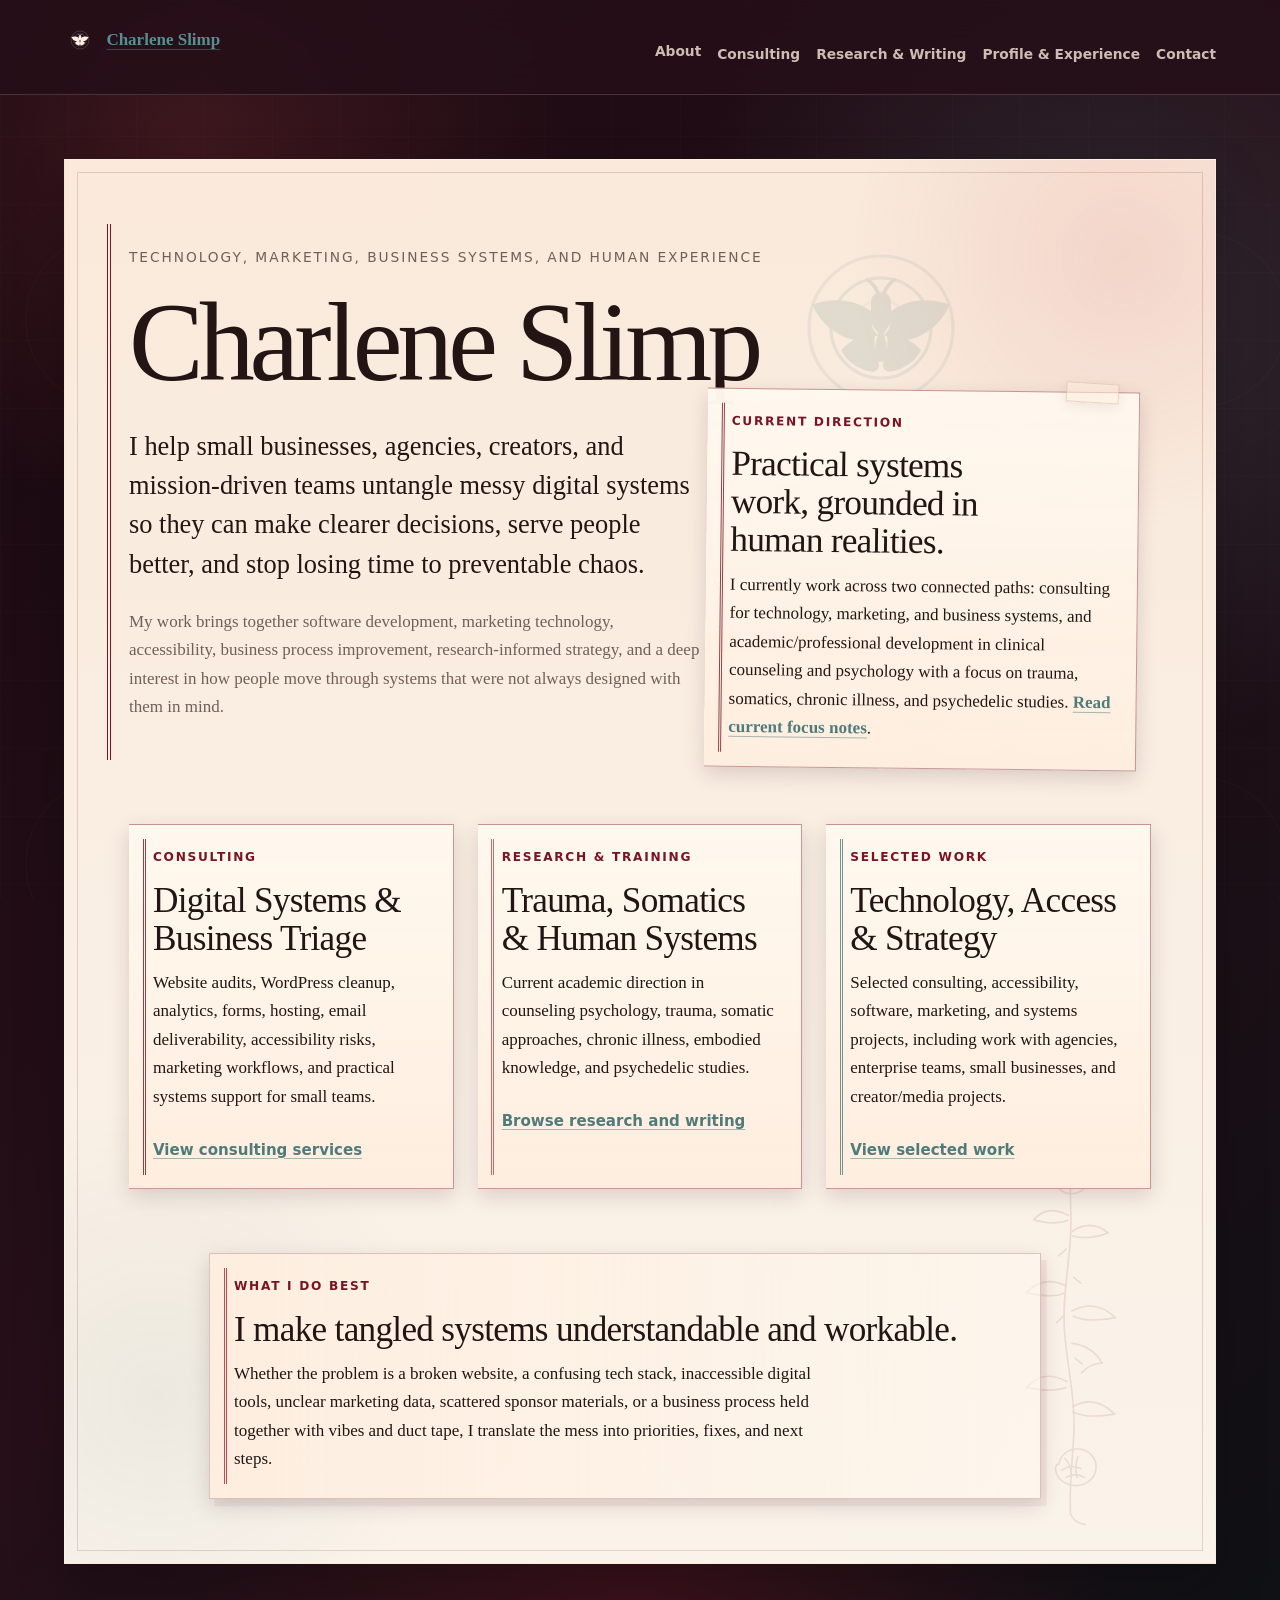
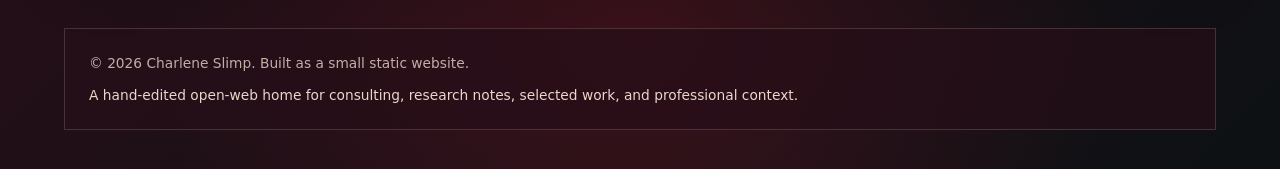
==== commit 8c8465fc: "combining selected work and CV into a more unified page" ====
--- a/index.html
+++ b/index.html
@@ -25,8 +25,7 @@
             <li><a href="about.html">About</a></li>
             <li><a href="consulting.html">Consulting</a></li>
             <li><a href="research.html">Research &amp; Writing</a></li>
-            <li><a href="selected-work.html">Selected Work</a></li>
-            <li><a href="cv.html">CV</a></li>
+            <li><a href="profile.html">Profile & Experience</a></li>
             <li><a href="contact.html">Contact</a></li>
           </ul>
         </nav>
--- a/assets/css/main.css
+++ b/assets/css/main.css
@@ -18,6 +18,7 @@
 
   --measure: 72rem;
   --measure-narrow: 45rem;
+  --measure-med: 55rem;
 
   --space-1: 0.35rem;
   --space-2: 0.7rem;
@@ -266,6 +267,102 @@
   text-underline-offset: 0.35em;
 }
 
+.nav-toggle {
+  display: none;
+  align-items: center;
+  gap: 0.55rem;
+  border: 1px solid rgba(254, 238, 223, 0.32);
+  padding: 0.55rem 0.75rem;
+  background: rgba(254, 238, 223, 0.06);
+  color: var(--vanilla);
+  font-family: ui-sans-serif, system-ui, -apple-system, BlinkMacSystemFont, "Segoe UI", sans-serif;
+  font-size: 0.86rem;
+  font-weight: 750;
+  letter-spacing: 0.04em;
+  text-transform: uppercase;
+  cursor: pointer;
+}
+
+.nav-toggle__icon,
+.nav-toggle__icon::before,
+.nav-toggle__icon::after {
+  display: block;
+  inline-size: 1.15rem;
+  block-size: 2px;
+  background: currentColor;
+  transition: transform 180ms ease, opacity 180ms ease;
+}
+
+.nav-toggle__icon {
+  position: relative;
+}
+
+.nav-toggle__icon::before,
+.nav-toggle__icon::after {
+  content: "";
+  position: absolute;
+  inset-inline-start: 0;
+}
+
+.nav-toggle__icon::before {
+  transform: translateY(-0.38rem);
+}
+
+.nav-toggle__icon::after {
+  transform: translateY(0.38rem);
+}
+
+.nav-toggle[aria-expanded="true"] .nav-toggle__icon {
+  background: transparent;
+}
+
+.nav-toggle[aria-expanded="true"] .nav-toggle__icon::before {
+  transform: rotate(45deg);
+}
+
+.nav-toggle[aria-expanded="true"] .nav-toggle__icon::after {
+  transform: rotate(-45deg);
+}
+
+@media (max-width: 47.9375rem) {
+  .site-header__inner {
+    display: grid;
+    grid-template-columns: 1fr auto;
+    align-items: center;
+  }
+
+  .nav-toggle {
+    display: inline-flex;
+    justify-self: end;
+  }
+
+  .site-nav {
+    grid-column: 1 / -1;
+  }
+
+  .site-nav ul {
+    display: grid;
+    grid-template-columns: 1fr;
+    gap: 0.2rem;
+    max-height: 0;
+    overflow: hidden;
+    opacity: 0;
+    padding-block: 0;
+    transition: max-height 220ms ease, opacity 180ms ease, padding-block 220ms ease;
+  }
+
+  .site-nav.is-open ul {
+    max-height: 24rem;
+    opacity: 1;
+    padding-block-start: var(--space-2);
+  }
+
+  .site-nav a {
+    display: block;
+    padding: 0.55rem 0;
+  }
+}
+
 .site-main {
   position: relative;
   margin-block: var(--space-5);
@@ -283,6 +380,18 @@
   inset: 0.75rem;
   z-index: 0;
   border: 1px solid rgba(121, 20, 36, 0.16);
+  pointer-events: none;
+}
+
+.site-main::after {
+  content: "";
+  position: absolute;
+  inset-block-end: 2rem;
+  inset-inline-end: 1.75rem;
+  inline-size: clamp(9rem, 18vw, 16rem);
+  block-size: clamp(14rem, 30vw, 24rem);
+  background: url("../img/botanical-edge.svg") center / contain no-repeat;
+  opacity: 0.1;
   pointer-events: none;
 }
 
@@ -533,6 +642,10 @@
   max-width: var(--measure-narrow);
 }
 
+.content-wide {
+  max-width: var(--measure-med);
+}
+
 .content-flow > *:last-child {
   margin-block-end: 0;
 }
@@ -999,16 +1112,24 @@
   margin-block-end: var(--space-5);
 }
 
+/* moth on sub pages */
+
 .page-header::after,
 .article-header::after {
   content: "";
   position: absolute;
+  inline-size: clamp(9rem, 24vw, 16rem);
+  block-size: clamp(9rem, 24vw, 16rem);
+  inset-block-start: -1.5rem;
+  inset-inline-end: -11rem;
+  /*
   inline-size: clamp(7rem, 18vw, 12rem);
   block-size: clamp(7rem, 18vw, 12rem);
   inset-block-start: 0;
   inset-inline-end: clamp(-8rem, -10vw, -4rem);
+  */
   background: url("../img/moth-mark.svg") center / contain no-repeat;
-  opacity: 0.075;
+  opacity: 0.15;
   filter: invert(47%) sepia(13%) saturate(951%) hue-rotate(134deg) brightness(91%) contrast(84%);
   pointer-events: none;
 }
@@ -1024,10 +1145,6 @@
 
 .content-flow h2:nth-of-type(even) {
   margin-inline-start: clamp(0rem, 6vw, 4rem);
-}
-
-.content-flow p:nth-of-type(3n) {
-  margin-inline-start: clamp(0rem, 4vw, 2.5rem);
 }
 
 .note-block,
@@ -1152,4 +1269,192 @@
   .contact-card {
     box-shadow: var(--shadow-small);
   }
+}
+
+/* Mobile navigation fix */
+
+.nav-toggle {
+  display: none;
+}
+
+@media (max-width: 47.9375rem) {
+  .site-header__inner {
+    display: grid;
+    grid-template-columns: 1fr auto;
+    align-items: center;
+  }
+
+  .nav-toggle {
+    display: inline-flex;
+    justify-self: end;
+  }
+
+  .site-nav {
+    grid-column: 1 / -1;
+  }
+
+  .site-nav ul {
+    display: grid;
+    grid-template-columns: 1fr;
+    gap: 0.2rem;
+    max-height: 0;
+    overflow: hidden;
+    opacity: 0;
+    padding-block: 0;
+    transition: max-height 220ms ease, opacity 180ms ease, padding-block 220ms ease;
+  }
+
+  .site-nav.is-open ul {
+    max-height: 24rem;
+    opacity: 1;
+    padding-block-start: var(--space-2);
+  }
+
+  .site-nav a {
+    display: block;
+    width: 100%;
+    padding: 0.55rem 0;
+  }
+}
+
+@media (max-width: 30rem) {
+  .site-nav ul {
+    grid-template-columns: 1fr;
+  }
+}
+
+/* Homepage composition refinements */
+
+.site-main {
+  position: relative;
+}
+
+.site-main > .intro {
+  max-width: 44rem;
+  margin-block-end: var(--space-6);
+  padding-block-end: var(--space-5);
+}
+
+.site-main > .trajectory {
+  position: absolute;
+  inset-block-start: clamp(12rem, 18vw, 15.5rem);
+  inset-inline-end: clamp(2rem, 6vw, 5rem);
+  z-index: 2;
+  max-width: 27rem;
+  margin: 0;
+  transform: rotate(0.65deg);
+}
+
+.site-main > .trajectory::after {
+  content: "";
+  position: absolute;
+  inset-block-start: -0.65rem;
+  inset-inline-end: 1.25rem;
+  inline-size: 3.2rem;
+  block-size: 1.1rem;
+  background: rgba(254, 238, 223, 0.55);
+  border: 1px solid rgba(121, 20, 36, 0.14);
+  transform: rotate(3deg);
+  box-shadow: 0 0.25rem 0.8rem rgba(38, 15, 24, 0.08);
+}
+
+.site-main > .section-grid {
+  margin-block-start: var(--space-5);
+}
+
+.site-main > .note-block {
+  max-width: 52rem;
+  margin-block-start: var(--space-6);
+  margin-inline-start: clamp(0rem, 8vw, 5rem);
+  margin-inline-end: auto;
+}
+
+@media (max-width: 47.9375rem) {
+  .site-main > .intro {
+    max-width: none;
+    margin-block-end: var(--space-5);
+    padding-block-end: 0;
+  }
+
+  .site-main > .trajectory {
+    position: relative;
+    inset: auto;
+    z-index: 1;
+    max-width: none;
+    margin-block: var(--space-5);
+    margin-inline: 0;
+    transform: none;
+  }
+
+  .site-main > .trajectory::after {
+    display: none;
+  }
+
+  .site-main > .note-block {
+    max-width: none;
+    margin-inline: 0;
+  }
+}
+
+/* About Page */
+
+.about-current-note {
+  max-width: 34rem;
+  float: right;
+  margin-block: var(--space-5);
+  margin-inline-start: clamp(0rem, 8vw, 5rem);
+  transform: rotate(-0.67deg);
+}
+
+.about-current-note h2 {
+  margin-block-start: 0;
+  border-block-start: 0;
+  padding-block-start: 0;
+}
+
+@media (max-width: 47.9375rem) {
+  .about-current-note {
+    max-width: none;
+    margin-inline: 0;
+    transform: none;
+  }
+}
+
+/* Consulting page */
+
+.consulting-aside {
+  max-width: 30rem;
+  margin-block: var(--space-5);
+  margin-inline-start: auto;
+  margin-inline-end: clamp(0rem, 6vw, 4rem);
+  transform: rotate(0.35deg);
+}
+
+.consulting-aside h2 {
+  margin-block-start: 0;
+  border-block-start: 0;
+  padding-block-start: 0;
+}
+
+.work-list {
+  max-width: 60rem;
+}
+
+@media (min-width: 48rem) {
+  .work-list {
+    columns: 2;
+    column-gap: var(--space-5);
+  }
+
+  .work-list li {
+    break-inside: avoid;
+  }
+}
+
+@media (max-width: 47.9375rem) {
+  .consulting-aside {
+    max-width: none;
+    margin-inline: 0;
+    transform: none;
+  }
 }
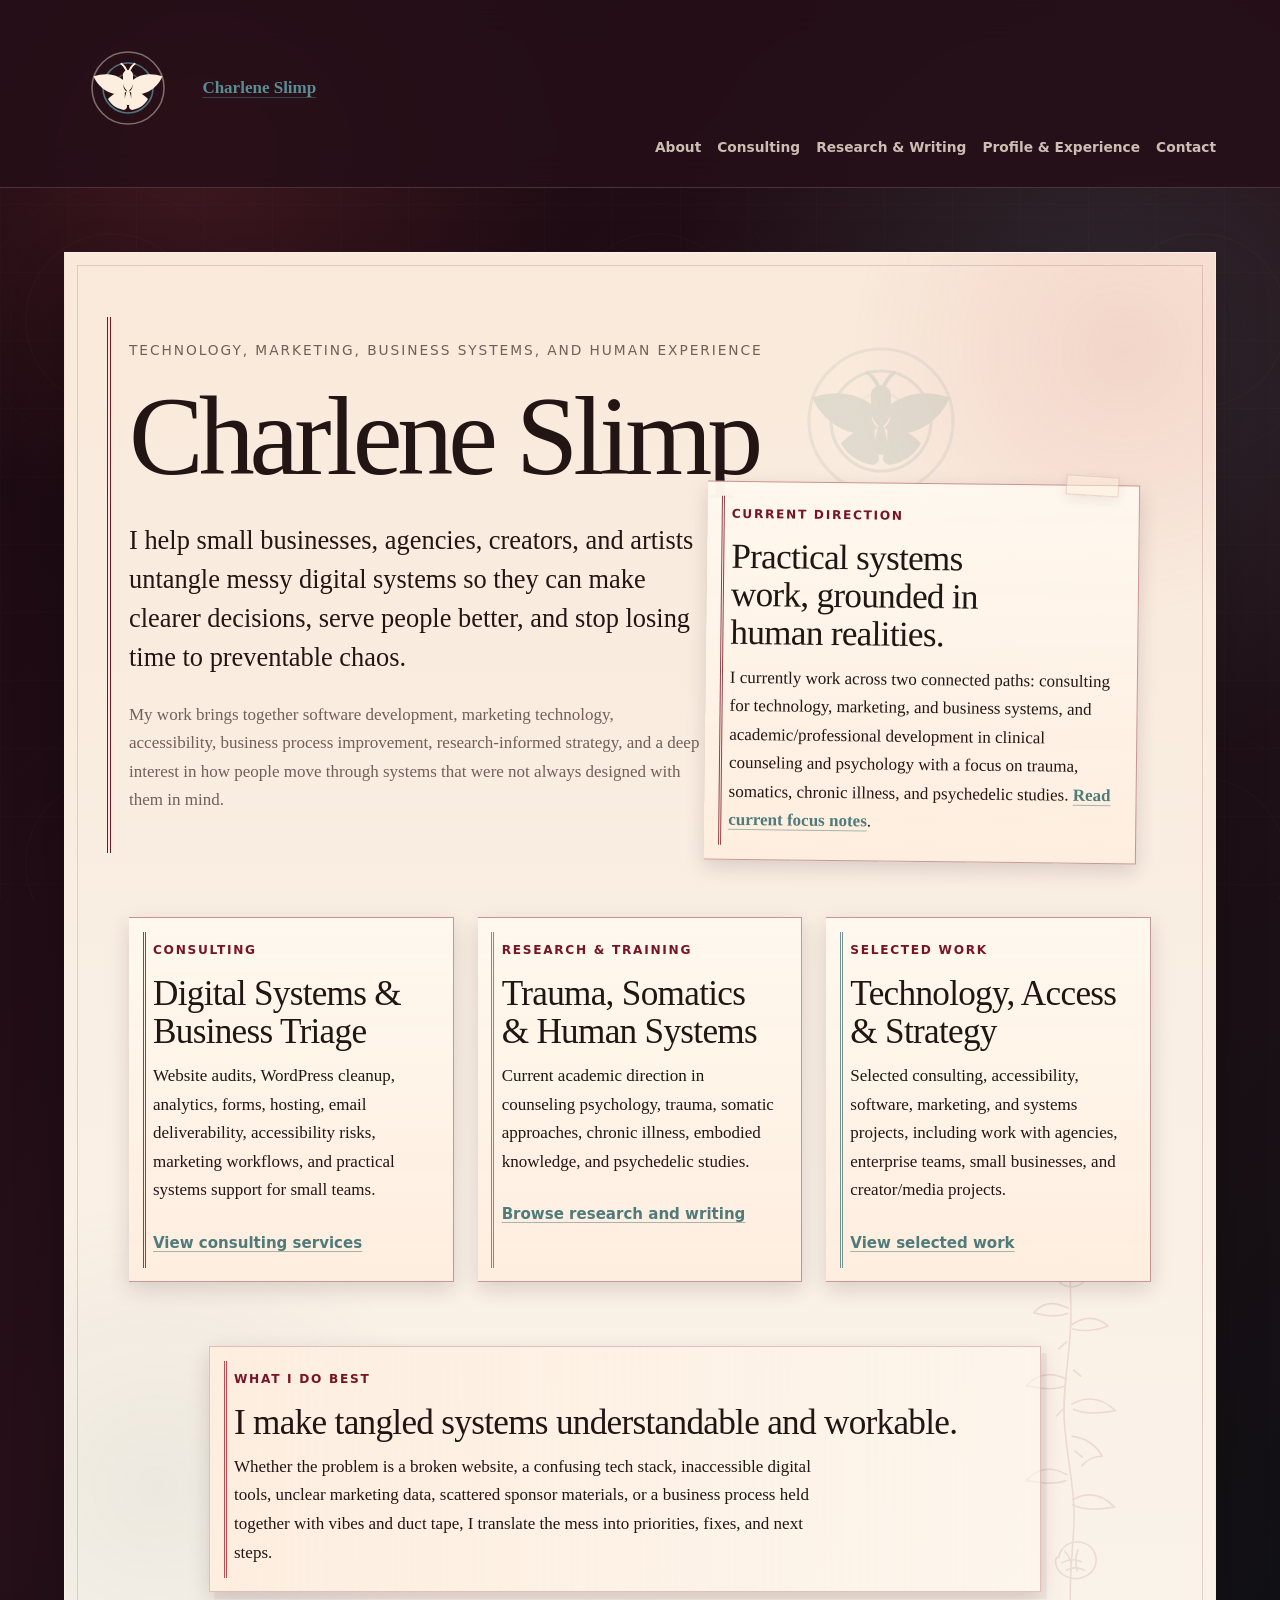
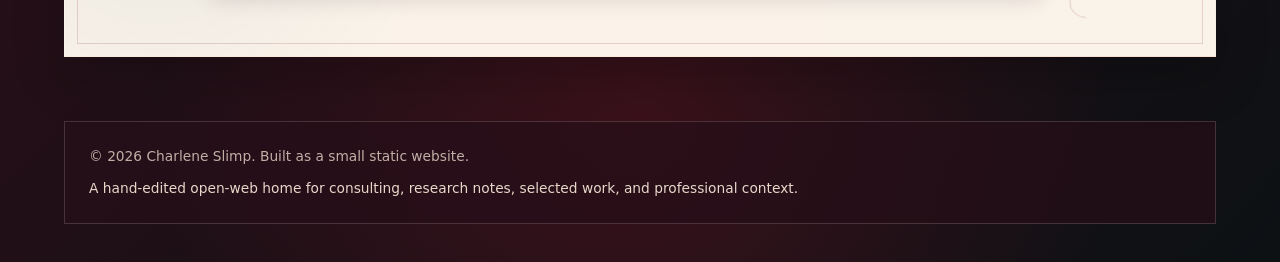
==== commit 1fc6fdb2: "fussing about the navigation" ====
--- a/index.html
+++ b/index.html
@@ -4,7 +4,7 @@
     <meta charset="utf-8">
     <meta name="viewport" content="width=device-width, initial-scale=1">
     <title>Charlene Slimp</title>
-    <meta name="description" content="Charlene Slimp works across technology, marketing, business systems, accessibility, and research-informed human systems practice. Consulting for small businesses, agencies, creators, and mission-driven teams.">
+    <meta name="description" content="Charlene Slimp works across technology, marketing, business systems, accessibility, and research-informed human systems practice. Consulting for small businesses, agencies, creators, and artists.">
     <link rel="stylesheet" href="assets/css/main.css?v=20260705">
     <script src="assets/js/main.js" defer></script>
   </head>
@@ -13,7 +13,7 @@
 
     <header class="site-header">
       <div class="site-header__inner">
-        <a class="site-title" href="index.html" aria-current="page">Charlene Slimp</a>
+        <a class="site-title" href="index.html" aria-current="page"><img src="assets/img/moth-mark-light.svg">Charlene Slimp</a>
 
         <button class="nav-toggle" type="button" aria-expanded="false" aria-controls="primary-nav">
           <span class="nav-toggle__icon" aria-hidden="true"></span>
@@ -36,7 +36,7 @@
       <section class="intro" aria-labelledby="intro-title">
         <p class="kicker">Technology, marketing, business systems, and human experience</p>
         <h1 id="intro-title">Charlene Slimp</h1>
-        <p class="lede">I help small businesses, agencies, creators, and mission-driven teams untangle messy digital systems so they can make clearer decisions, serve people better, and stop losing time to preventable chaos.</p>
+        <p class="lede">I help small businesses, agencies, creators, and artists untangle messy digital systems so they can make clearer decisions, serve people better, and stop losing time to preventable chaos.</p>
         <p>My work brings together software development, marketing technology, accessibility, business process improvement, research-informed strategy, and a deep interest in how people move through systems that were not always designed with them in mind.</p>
       </section>
 
--- a/assets/css/main.css
+++ b/assets/css/main.css
@@ -118,10 +118,6 @@
   padding-inline-start: 1.3rem;
 }
 
-li + li {
-  margin-block-start: var(--space-1);
-}
-
 h1,
 h2,
 h3 {
@@ -211,11 +207,15 @@
   color: var(--bluegreen-light);
 }
 
+
 .site-title:hover {
   color: var(--vanilla);
 }
 
-.site-title::before {
+.site-title a {
+  text-decoration-line: none;
+}
+/* .site-title::before {
   content: "";
   display: inline-block;
   inline-size: 2rem;
@@ -227,7 +227,7 @@
   box-shadow: none;
   vertical-align: middle;
   flex: 0 0 auto;
-}
+} */
 
 .site-nav ul {
   display: flex;
